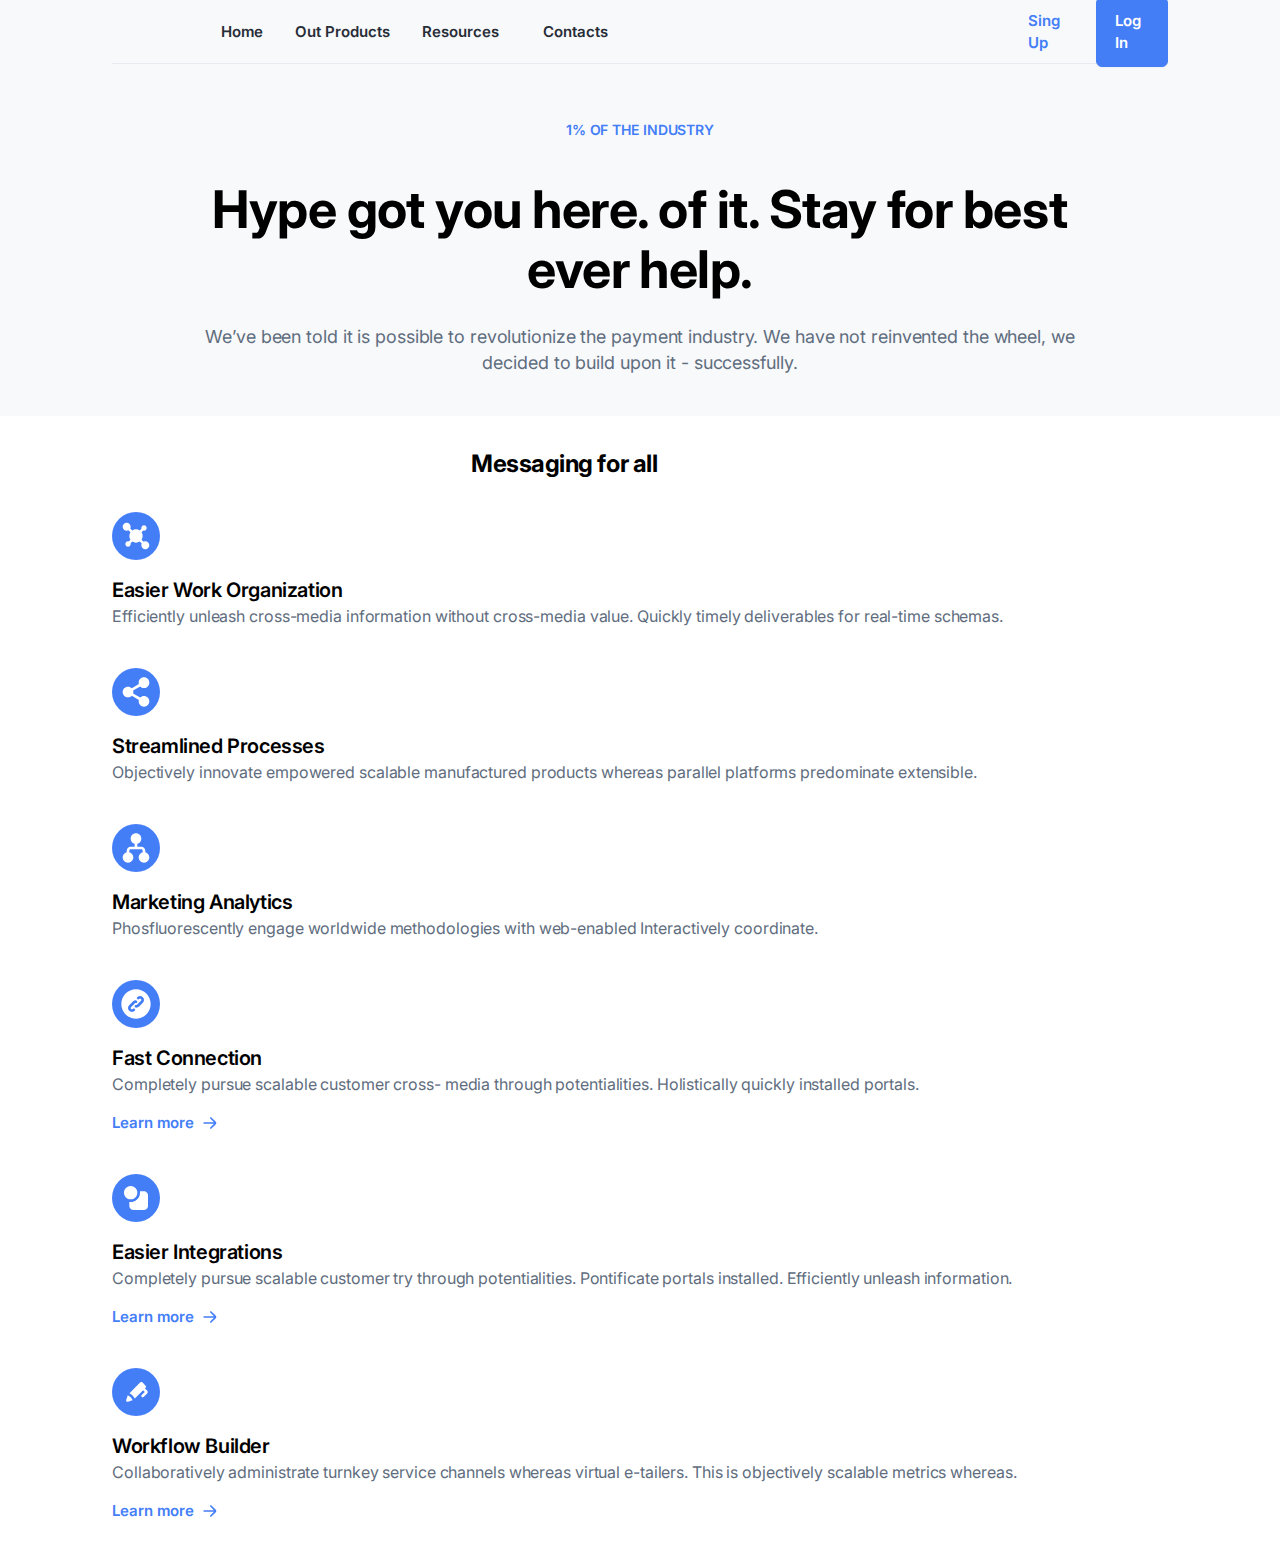
==== about.html @ 6b662473 "about mobil bitti diğer düzenlemeler yapıldı" ====
<!DOCTYPE html>
<html lang="en">

<head>
    <meta charset="UTF-8">
    <meta http-equiv="X-UA-Compatible" content="IE=edge">
    <meta name="viewport" content="width=device-width, initial-scale=1.0">

    <!-- font link-->
    <link rel="preconnect" href="https://fonts.googleapis.com">
    <link rel="preconnect" href="https://fonts.gstatic.com" crossorigin>
    <link href="https://fonts.googleapis.com/css2?family=Inter:wght@400;500;600;700&display=block" rel="stylesheet">

    <!-- css reset -->
    <link rel="stylesheet" href="assets/css/reset.css">

    <!-- css links -->
    <link rel="stylesheet" href="assets/css/button.css">
    <link rel="stylesheet" href="assets/css/lookscout.css" />
    <link rel="stylesheet" href="assets/css/about.css" />


    <title>About</title>
</head>

<body>

    <!-- Header Start -->

    <header>

        <div class="container">

            <!--Nav Start -->

            <nav>
                <div class="nav-flex">
                    <a href="index.html"><img src="assets/img/Company Logo.svg" alt=""></a>
                    <a class="sidebar" href="#"><img src="assets/img/Button frame.svg" alt=""></a>
                    <div class="Header-links">
                        <a href="#">Home</a>
                        <a href="#">Out Products</a>
                        <a class="downlink" href="#">Resources <img src="assets/img/down.svg" alt=""></a>
                        <a href="#">Contacts</a>
                    </div>
                </div>
                <div class="singUp-logIn">
                    <a class="singUp" href="#">Sing Up</a>
                    <a class="button button-blue" href="#"> Log In</a>
                </div>
            </nav>

            <!--Nav End -->

            <!--Hero-Base Start -->

            <section class="Hero-Base">
                <div class="Paragraph-container">
                    <p class="Text_S-Semibold Blue-Semibold">1% OF THE INDUSTRY</p>
                    <p class="Headline_xL-Mobile-Semibold">Hype got you here. of it. Stay for best ever help.</p>
                    <p class="Headline_gray blank-background">We’ve been told it is possible to revolutionize the payment industry. We
                        have not reinvented the wheel, we decided to build upon it - successfully.</p>
                </div>
            </section>

            <!--Hero-Base End -->

        </div>

    </header>

    <!-- Header End -->


    <!-- Section01 Start -->

    <section>

        <div class="container">

            <div class="Messaging-for-all">
                <div>
                    <p class="Headline_S-Mobile-Bold">Messaging for all</p>
                </div>
                <div class="Messaging-for-all-cards">
                    <div class="Messaging-for-all-card">
                        <img src="assets/img/svg/Easier Work Organization.svg" alt="">
                        <div class="Messaging-for-all-card-text">
                            <p class="Headline_XS-Mobile-Semibold">Easier Work Organization</p>
                            <p class="Text_L-Regular Gray">Efficiently unleash cross-media information without
                                cross-media value. Quickly timely deliverables for real-time schemas. </p>
                        </div>
                    </div>
                    <div class="Messaging-for-all-card">
                        <img src="assets/img/svg/Streamlined Processes.svg" alt="">
                        <div class="Messaging-for-all-card-text">
                            <p class="Headline_XS-Mobile-Semibold">Streamlined Processes</p>
                            <p class="Text_L-Regular Gray">Objectively innovate empowered scalable manufactured products
                                whereas parallel platforms predominate extensible.</p>
                        </div>
                    </div>
                    <div class="Messaging-for-all-card">
                        <img src="assets/img/svg/Marketing Analytics.svg" alt="">
                        <div class="Messaging-for-all-card-text">
                            <p class="Headline_XS-Mobile-Semibold">Marketing Analytics</p>
                            <p class="Text_L-Regular Gray">Phosfluorescently engage worldwide methodologies with
                                web-enabled Interactively coordinate.</p>
                        </div>
                    </div>
                    <div class="Messaging-for-all-card">
                        <img src="assets/img/svg/Fast Connection.svg" alt="">
                        <div class="Messaging-for-all-card-text">
                            <p class="Headline_XS-Mobile-Semibold">Fast Connection</p>
                            <p class="Text_L-Regular Gray">Completely pursue scalable customer cross- media through
                                potentialities. Holistically quickly installed portals. </p>
                        </div>
                        <a class="Button_Semibold-Large Blue" href="#">Learn more <img src="assets/img/svg/Arrow.svg"
                                alt=""></a>
                    </div>
                    <div class="Messaging-for-all-card">
                        <img src="assets/img/svg/Easier Integrations.svg" alt="">
                        <div class="Messaging-for-all-card-text">
                            <p class="Headline_XS-Mobile-Semibold">Easier Integrations</p>
                            <p class="Text_L-Regular Gray">Completely pursue scalable customer try through
                                potentialities. Pontificate portals installed. Efficiently unleash information.</p>
                        </div>
                        <a class="Button_Semibold-Large Blue" href="#">Learn more <img src="assets/img/svg/Arrow.svg"
                                alt=""></a>
                    </div>
                    <div class="Messaging-for-all-card">
                        <img src="assets/img/svg/Workflow Builder.svg" alt="">
                        <div class="Messaging-for-all-card-text">
                            <p class="Headline_XS-Mobile-Semibold">Workflow Builder</p>
                            <p class="Text_L-Regular Gray">Collaboratively administrate turnkey service channels whereas
                                virtual e-tailers. This is objectively scalable metrics whereas.</p>

                        </div>
                        <a class="Button_Semibold-Large Blue" href="#">Learn more <img src="assets/img/svg/Arrow.svg"
                                alt=""></a>
                    </div>
                </div>
            </div>

        </div>

    </section>

     <!-- Section01 End -->

</body>

</html>
---- assets/css/button.css ----
/* Button */

.button {
    font-size: 15px;
    font-weight: 600;
    border-radius: 6px;
    padding: 12px 18px 12px 18px;
    box-shadow: 0px 1px 2px 0px #1018280A;
    display: inline-flex;
    border: 1px solid #DAE0E6;
    text-decoration: none;
    color: #272D37;
    gap:6px;
}

.button-blue {
    background: #437EF7;
    color: #FFF;
    border: 1px solid #437EF7
}

a {
    text-decoration: none;
}

@media (max-width: 704px) {
    /* sadece mobil */

    .mobile-full {
        display: block;
        width: 100%;
        text-align: center;
    }
}
---- assets/css/lookscout.css ----
/* gap 8'in katları, gap değerlerini rem ile ayarlama yapıyorum*/
html {
    font-size: 8px;
    font-family: 'Inter', sans-serif;
}


/* MOBILE AREA */

.container {
    margin: 0 16.02px;
}

/* Header Start */

/* Nav Start */

header {
    background: #F8F9FB;
    transform: matrix(1, 0, 0, 1, 0, 0);
}

nav {
    height: 64px;
    display: flex;
    align-items: center;
    justify-content: space-between;
    border-bottom: 1px solid #EAEBF0;
}

.nav-flex {
    width: 100%;
    display: flex;
    flex-direction: row;
    align-items: center;
    justify-content: space-between;
}

.Header-links {
    display: none;
}

.singUp-logIn {
    display: none;
}

/* Nav End */


/* Header Font */

.Headline_xL-Mobile-Semibold {
    font-size: 36px;
    font-weight: 600;
    line-height: 44px;
    letter-spacing: -0.02em;
    text-align: center;
}

.Headline_gray {
    font-size: 18px;
    font-weight: 400;
    line-height: 26px;
    letter-spacing: -0.10000000149011612px;
    text-align: center;
    color: #5F6D7E;
}


/* Hero-Base Start */

.Hero-Base {
    margin-top: 3rem;
    display: flex;
    align-items: center;
    flex-direction: column;
    gap: 3rem;
}

.Paragraph-container,
.Input-form {
    display: flex;
    align-items: center;
    flex-direction: column;
    justify-content: center;
    gap: 2rem;
}

/* Hero-Base End */


.Header-img {
    margin-top: 3rem;
    width: 100%;
}

    /* Header End */

@media (min-width: 704px) {
    /* TABLET AREA  */

    /* Header Start */

    /* Header Font */

    .Headline_xL-Mobile-Semibold {
        font-size: 52px;
        font-weight: 700;
        line-height: 60px;
        letter-spacing: -0.01em;
    }


    /* Hero-Base Start */

    .Hero-Base {
        margin-top: 4rem;
        gap: 4rem;
    }

    .Paragraph-container {
        gap: 3rem;
    }

    .Input-form {
        flex-direction: row;
    }

    /* Hero-Base End */


    .Header-img {
        margin-top: 4rem;
    }

    /* Header End */

}

@media (min-width: 1215px) {
    /* DESKTOP AREA */

    .container {
        margin: 0 112.03px;
    }

    /* Header Start */

    /* Nav Start */

    .nav-flex {
        display: flex;
        align-items: center;
    }

    .sidebar {
        display: none;
    }

    .Header-links {
        display: flex;
        flex-direction: row;
        gap: 4rem;
        justify-content: space-between;
        text-decoration: none;
        margin: 0 420px 0 64px;

        font-size: 15px;
        font-weight: 600;
        line-height: 22px;
    }

    .Header-links a {

        color: #272D37;
    }

    .downlink {
        display: inline-flex;
        gap: 1.5rem;
    }

    .singUp-logIn {
        display: flex;
        flex-direction: row;
        gap: 3rem;
        justify-content: space-between;
        align-items: center;
        font-size: 15px;
        font-weight: 600;
        line-height: 22px;
    }

    .singUp {
        color: #437EF7;
    }

    /* Nav End */


    /* Hero-Base Start */

    .Hero-Base {
        margin-top: 6rem;
    }

    .Paragraph-container {
        width: 900px;
    }

    /* Hero-Base End */

    /* Header End */
}
---- assets/css/about.css ----
.blank-background{
    margin-bottom: 5rem;
}
.Text_S-Semibold {
    font-size: 14px;
    font-weight: 600;
    line-height: 20px;
    letter-spacing: -0.10000000149011612px;
    text-align: left;
}

.Blue-Semibold {
    margin-top: 1rem;
    margin-bottom: 2rem;
    color: #437EF7;
}

.Messaging-for-all {
    margin: 4rem 0;
    display: inline-flex;
    justify-content: space-around;
    flex-direction: column;
    gap: 4rem;
}

.Headline_S-Mobile-Bold {
    font-size: 24px;
    font-weight: 700;
    line-height: 32px;
    letter-spacing: -0.02em;
    text-align: center;
}

.Messaging-for-all-cards {
    display: flex;
    flex-direction: column;
    gap: 5rem;
}

.Messaging-for-all-card {
    display: flex;
    flex-direction: column;
    gap: 2rem;
}

.Messaging-for-all-card img {
    height: 48px;
    width: 48px;
}

.Headline_XS-Mobile-Semibold {
    font-size: 20px;
    font-weight: 600;
    line-height: 28px;
    letter-spacing: -0.02em;
    text-align: left;
}

.Text_L-Regular {
    font-size: 16px;
    font-weight: 400;
    line-height: 24px;
    letter-spacing: -0.10000000149011612px;
    text-align: left;
}

.Gray {
    color: #5F6D7E;
}

.Blue {
    color: #437EF7;
}

.Button_Semibold-Large {
    display: inline-flex;
    align-items: center;
    gap: 6px;

    font-size: 15px;
    font-weight: 600;
    line-height: 22px;
    letter-spacing: 0px;
    text-align: left;
}

.Button_Semibold-Large img{
    height: 20px;
    width: 20px;
}
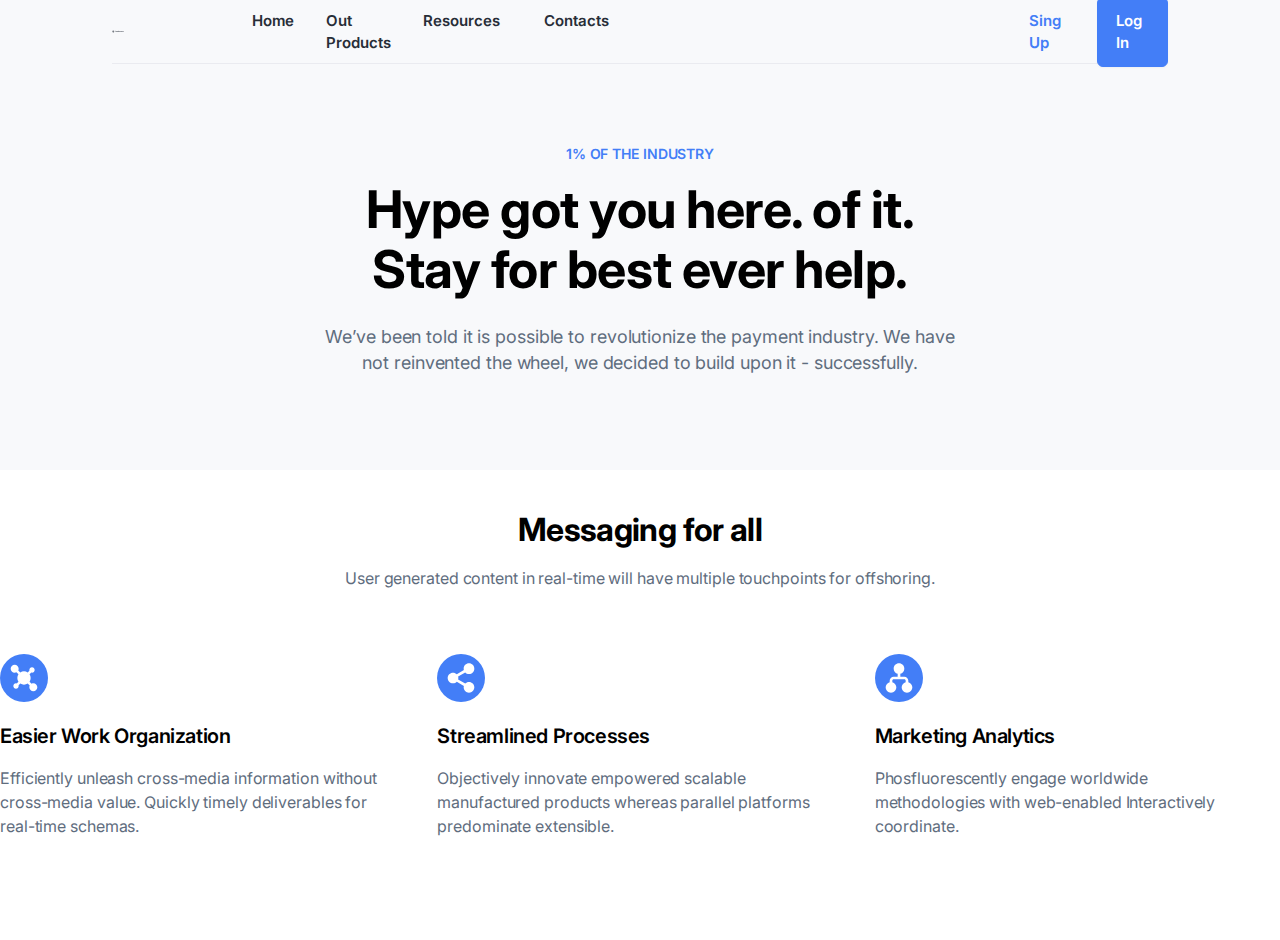
==== commit 0a0115d7: "about bitti img dosya düzenlemesi yapıldı" ====
--- a/about.html
+++ b/about.html
@@ -35,8 +35,8 @@
 
             <nav>
                 <div class="nav-flex">
-                    <a href="index.html"><img src="assets/img/Company Logo.svg" alt=""></a>
-                    <a class="sidebar" href="#"><img src="assets/img/Button frame.svg" alt=""></a>
+                    <a href="index.html"><img src="assets/img/svg/Logo.svg" alt=""></a>
+                    <a class="sidebar" href="#"><img src="assets/img/svg/Sidebar.svg" alt=""></a>
                     <div class="Header-links">
                         <a href="#">Home</a>
                         <a href="#">Out Products</a>
@@ -54,11 +54,13 @@
 
             <!--Hero-Base Start -->
 
-            <section class="Hero-Base">
-                <div class="Paragraph-container">
-                    <p class="Text_S-Semibold Blue-Semibold">1% OF THE INDUSTRY</p>
+            <section class="Hero-Base-About">
+                <p class="Text_S-Semibold Blue">1% OF THE INDUSTRY</p>
+                <div class="Paragraph-container-About">
                     <p class="Headline_xL-Mobile-Semibold">Hype got you here. of it. Stay for best ever help.</p>
-                    <p class="Headline_gray blank-background">We’ve been told it is possible to revolutionize the payment industry. We
+                    <p class="Headline_gray blank-background">We’ve been told it is possible to revolutionize the
+                        payment
+                        industry. We
                         have not reinvented the wheel, we decided to build upon it - successfully.</p>
                 </div>
             </section>
@@ -79,8 +81,9 @@
         <div class="container">
 
             <div class="Messaging-for-all">
-                <div>
-                    <p class="Headline_S-Mobile-Bold">Messaging for all</p>
+                <div class="Messaging-for-all-header">
+                    <p class="Headline_S-Mobile-Bold Headline_M-Desktop-Bold">Messaging for all</p>
+                    <p class="Text_L-Regular Gray Just-desktop">User generated content in real-time will have multiple touchpoints for offshoring.</p>
                 </div>
                 <div class="Messaging-for-all-cards">
                     <div class="Messaging-for-all-card">
@@ -107,7 +110,7 @@
                                 web-enabled Interactively coordinate.</p>
                         </div>
                     </div>
-                    <div class="Messaging-for-all-card">
+                    <div class="Messaging-for-all-card_Learn-more">
                         <img src="assets/img/svg/Fast Connection.svg" alt="">
                         <div class="Messaging-for-all-card-text">
                             <p class="Headline_XS-Mobile-Semibold">Fast Connection</p>
@@ -117,7 +120,7 @@
                         <a class="Button_Semibold-Large Blue" href="#">Learn more <img src="assets/img/svg/Arrow.svg"
                                 alt=""></a>
                     </div>
-                    <div class="Messaging-for-all-card">
+                    <div class="Messaging-for-all-card_Learn-more">
                         <img src="assets/img/svg/Easier Integrations.svg" alt="">
                         <div class="Messaging-for-all-card-text">
                             <p class="Headline_XS-Mobile-Semibold">Easier Integrations</p>
@@ -127,7 +130,7 @@
                         <a class="Button_Semibold-Large Blue" href="#">Learn more <img src="assets/img/svg/Arrow.svg"
                                 alt=""></a>
                     </div>
-                    <div class="Messaging-for-all-card">
+                    <div class="Messaging-for-all-card_Learn-more">
                         <img src="assets/img/svg/Workflow Builder.svg" alt="">
                         <div class="Messaging-for-all-card-text">
                             <p class="Headline_XS-Mobile-Semibold">Workflow Builder</p>
@@ -145,7 +148,7 @@
 
     </section>
 
-     <!-- Section01 End -->
+    <!-- Section01 End -->
 
 </body>
 
--- a/assets/css/lookscout.css
+++ b/assets/css/lookscout.css
@@ -29,9 +29,9 @@
 }
 
 .nav-flex {
-    width: 100%;
     display: flex;
     flex-direction: row;
+    gap: 8rem;
     align-items: center;
     justify-content: space-between;
 }
@@ -164,7 +164,6 @@
         justify-content: space-between;
         text-decoration: none;
         margin: 0 420px 0 64px;
-
         font-size: 15px;
         font-weight: 600;
         line-height: 22px;
--- a/assets/css/about.css
+++ b/assets/css/about.css
@@ -1,6 +1,15 @@
-.blank-background{
-    margin-bottom: 5rem;
-}
+/* Header Start */
+
+/* Hero-Base Start */
+
+.Hero-Base-About {
+    margin-top: 4rem;
+    display: flex;
+    align-items: center;
+    flex-direction: column;
+    gap: 4rem;
+}
+
 .Text_S-Semibold {
     font-size: 14px;
     font-weight: 600;
@@ -9,13 +18,28 @@
     text-align: left;
 }
 
-.Blue-Semibold {
-    margin-top: 1rem;
-    margin-bottom: 2rem;
+.Blue {
     color: #437EF7;
 }
 
+.Paragraph-container-About {
+    display: flex;
+    align-items: center;
+    flex-direction: column;
+    justify-content: center;
+    gap: 2rem;
+    margin-bottom: 5rem;
+}
+
+/* Hero-Base End */
+
+/* Header End */
+
+
+/* Section01 Start */
+
 .Messaging-for-all {
+    width: 100%;
     margin: 4rem 0;
     display: inline-flex;
     justify-content: space-around;
@@ -31,21 +55,33 @@
     text-align: center;
 }
 
+.Just-desktop {
+    display: none;
+}
+
 .Messaging-for-all-cards {
     display: flex;
     flex-direction: column;
     gap: 5rem;
 }
 
-.Messaging-for-all-card {
+.Messaging-for-all-card,
+.Messaging-for-all-card_Learn-more {
     display: flex;
     flex-direction: column;
     gap: 2rem;
 }
 
-.Messaging-for-all-card img {
+.Messaging-for-all-card img,
+.Messaging-for-all-card_Learn-more img {
     height: 48px;
     width: 48px;
+}
+
+.Messaging-for-all-card-text{
+    display: flex;
+    flex-direction: column;
+    gap: 1rem;
 }
 
 .Headline_XS-Mobile-Semibold {
@@ -68,10 +104,6 @@
     color: #5F6D7E;
 }
 
-.Blue {
-    color: #437EF7;
-}
-
 .Button_Semibold-Large {
     display: inline-flex;
     align-items: center;
@@ -84,7 +116,158 @@
     text-align: left;
 }
 
-.Button_Semibold-Large img{
+.Button_Semibold-Large img {
     height: 20px;
     width: 20px;
+}
+
+/* Section01 End */
+
+@media (min-width: 704px) {
+    /* TABLET AREA  */
+
+    /* Header Start */
+
+    /* Hero-Base Start */
+
+    .Hero-Base-About {
+        margin-top: 6rem;
+        gap: 0rem;
+    }
+
+    .Text_S-Semibold {
+        font-size: 14px;
+        font-weight: 600;
+        line-height: 20px;
+        letter-spacing: -0.10000000149011612px;
+        text-align: left;
+    }
+
+    .Paragraph-container-About {
+        width: 672px;
+        gap: 3rem;
+        margin-bottom: 11rem;
+    }
+
+    /* Hero-Base End */
+
+    /* Header End */
+
+
+    /* Section01 Start */
+
+    .Messaging-for-all {
+        margin: 5rem 0;
+        align-items: center;
+    }
+
+    .Headline_S-Mobile-Bold {
+        display: none;
+    }
+
+    .Headline_M-Desktop-Bold {
+        display: block;
+        font-size: 32px;
+        font-weight: 700;
+        line-height: 40px;
+        letter-spacing: -0.02em;
+        text-align: center;
+    }
+
+    .Messaging-for-all-cards {
+        height: 756px;
+        width: 704px;
+        gap: 6rem;
+        flex-wrap: wrap;
+        margin-bottom: 5rem;
+    }
+
+    .Messaging-for-all-card,
+    .Messaging-for-all-card_Learn-more {
+        height: 182px;
+        width: 336px;
+        gap: 20px;
+    }
+
+    .Messaging-for-all-card-text{
+        gap: 2rem;
+    }
+
+    /* Section01 End */
+
+}
+
+@media (min-width: 1215px) {
+    /* DESKTOP AREA */
+
+    .container {
+        margin: 0 112.03px;
+    }
+
+    /* Header Start */
+
+    /* Hero-Base Start */
+
+    .Hero-Base-About {
+        margin-top: 10rem;
+        gap: 2rem;
+    }
+
+    .Paragraph-container-About {
+        width: 640px;
+        margin-bottom: 94px;
+    }
+
+    /* Hero-Base End */
+
+    /* Header End */
+
+
+    /* Section01 Start */
+
+    .Messaging-for-all {
+        margin: 5rem 0;
+        align-items: center;
+        gap: 8rem;
+    }
+
+    .Messaging-for-all-header {
+        display: flex;
+        flex-direction: column;
+        gap: 2rem;
+    }
+
+    .Just-desktop {
+        display: block;
+    }
+    
+    .Messaging-for-all-cards {
+        height: 182px;
+        width: 1280px;
+        display: flex;
+        flex-direction: column;
+        gap: 4rem;
+        flex-wrap: wrap;
+        margin-bottom: 8rem;
+    }
+
+    .Messaging-for-all-card{
+        height: 182px;
+        width: 384px;
+        gap: 20px;
+
+    }
+
+
+
+
+
+
+
+    .Messaging-for-all-card_Learn-more {
+        display: none;
+    }
+
+    /* Section01 End */
+
 }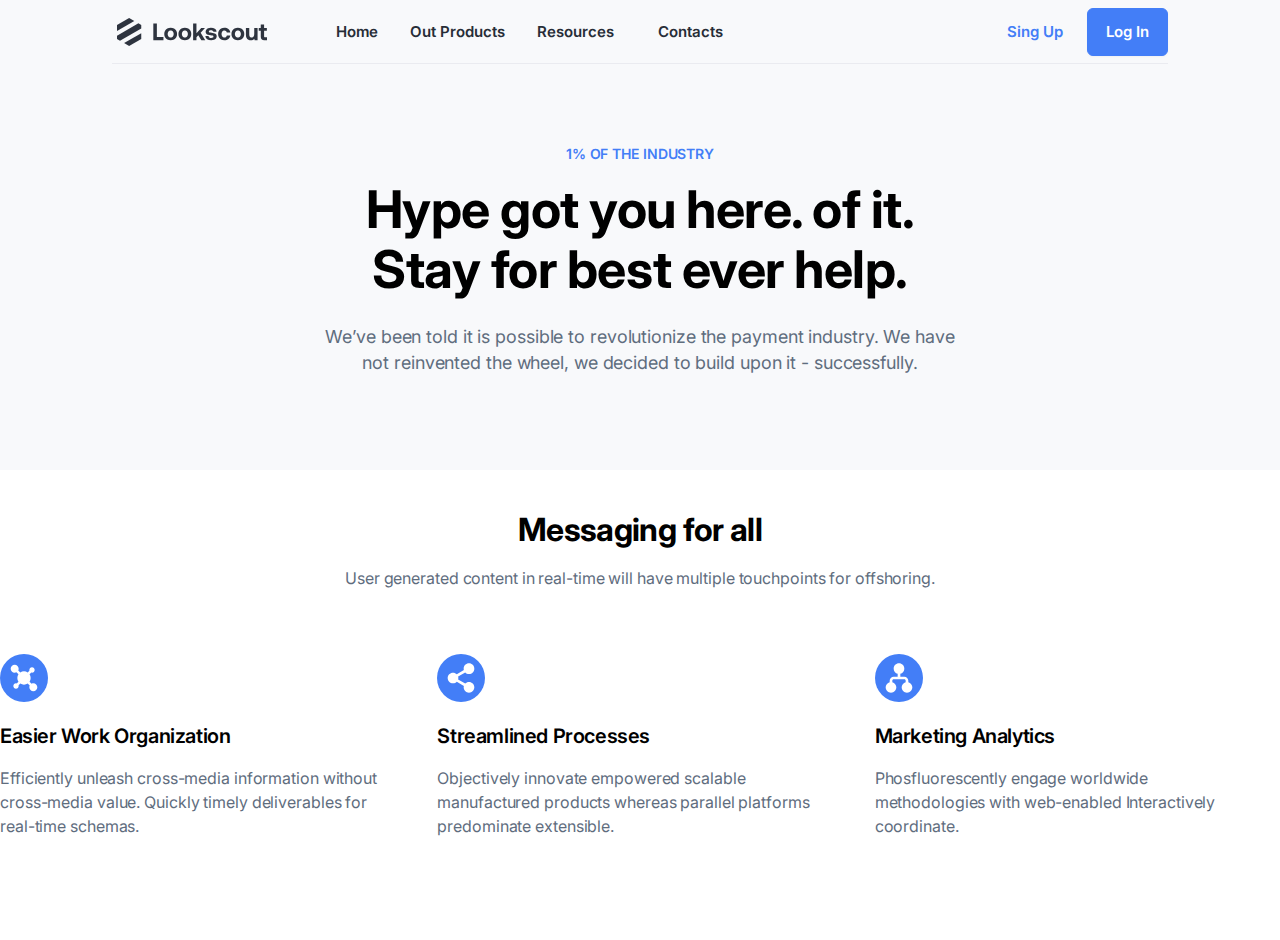
==== commit 2995de77: "nav kayması ve logo küçülmesi düzeltildi" ====
--- a/about.html
+++ b/about.html
@@ -35,8 +35,7 @@
 
             <nav>
                 <div class="nav-flex">
-                    <a href="index.html"><img src="assets/img/svg/Logo.svg" alt=""></a>
-                    <a class="sidebar" href="#"><img src="assets/img/svg/Sidebar.svg" alt=""></a>
+                    <a href="index.html"><img id="Logo" src="assets/img/svg/Logo.svg" alt=""></a>
                     <div class="Header-links">
                         <a href="#">Home</a>
                         <a href="#">Out Products</a>
@@ -48,6 +47,7 @@
                     <a class="singUp" href="#">Sing Up</a>
                     <a class="button button-blue" href="#"> Log In</a>
                 </div>
+                <a class="sidebar" href="#"><img src="assets/img/svg/Sidebar.svg" alt=""></a>
             </nav>
 
             <!--Nav End -->
--- a/assets/css/lookscout.css
+++ b/assets/css/lookscout.css
@@ -34,6 +34,11 @@
     gap: 8rem;
     align-items: center;
     justify-content: space-between;
+}
+
+#Logo {
+    height: 40px;
+    min-width: 160px;
 }
 
 .Header-links {
@@ -94,7 +99,7 @@
     width: 100%;
 }
 
-    /* Header End */
+/* Header End */
 
 @media (min-width: 704px) {
     /* TABLET AREA  */
@@ -147,11 +152,6 @@
     /* Header Start */
 
     /* Nav Start */
-
-    .nav-flex {
-        display: flex;
-        align-items: center;
-    }
 
     .sidebar {
         display: none;
@@ -163,7 +163,6 @@
         gap: 4rem;
         justify-content: space-between;
         text-decoration: none;
-        margin: 0 420px 0 64px;
         font-size: 15px;
         font-weight: 600;
         line-height: 22px;
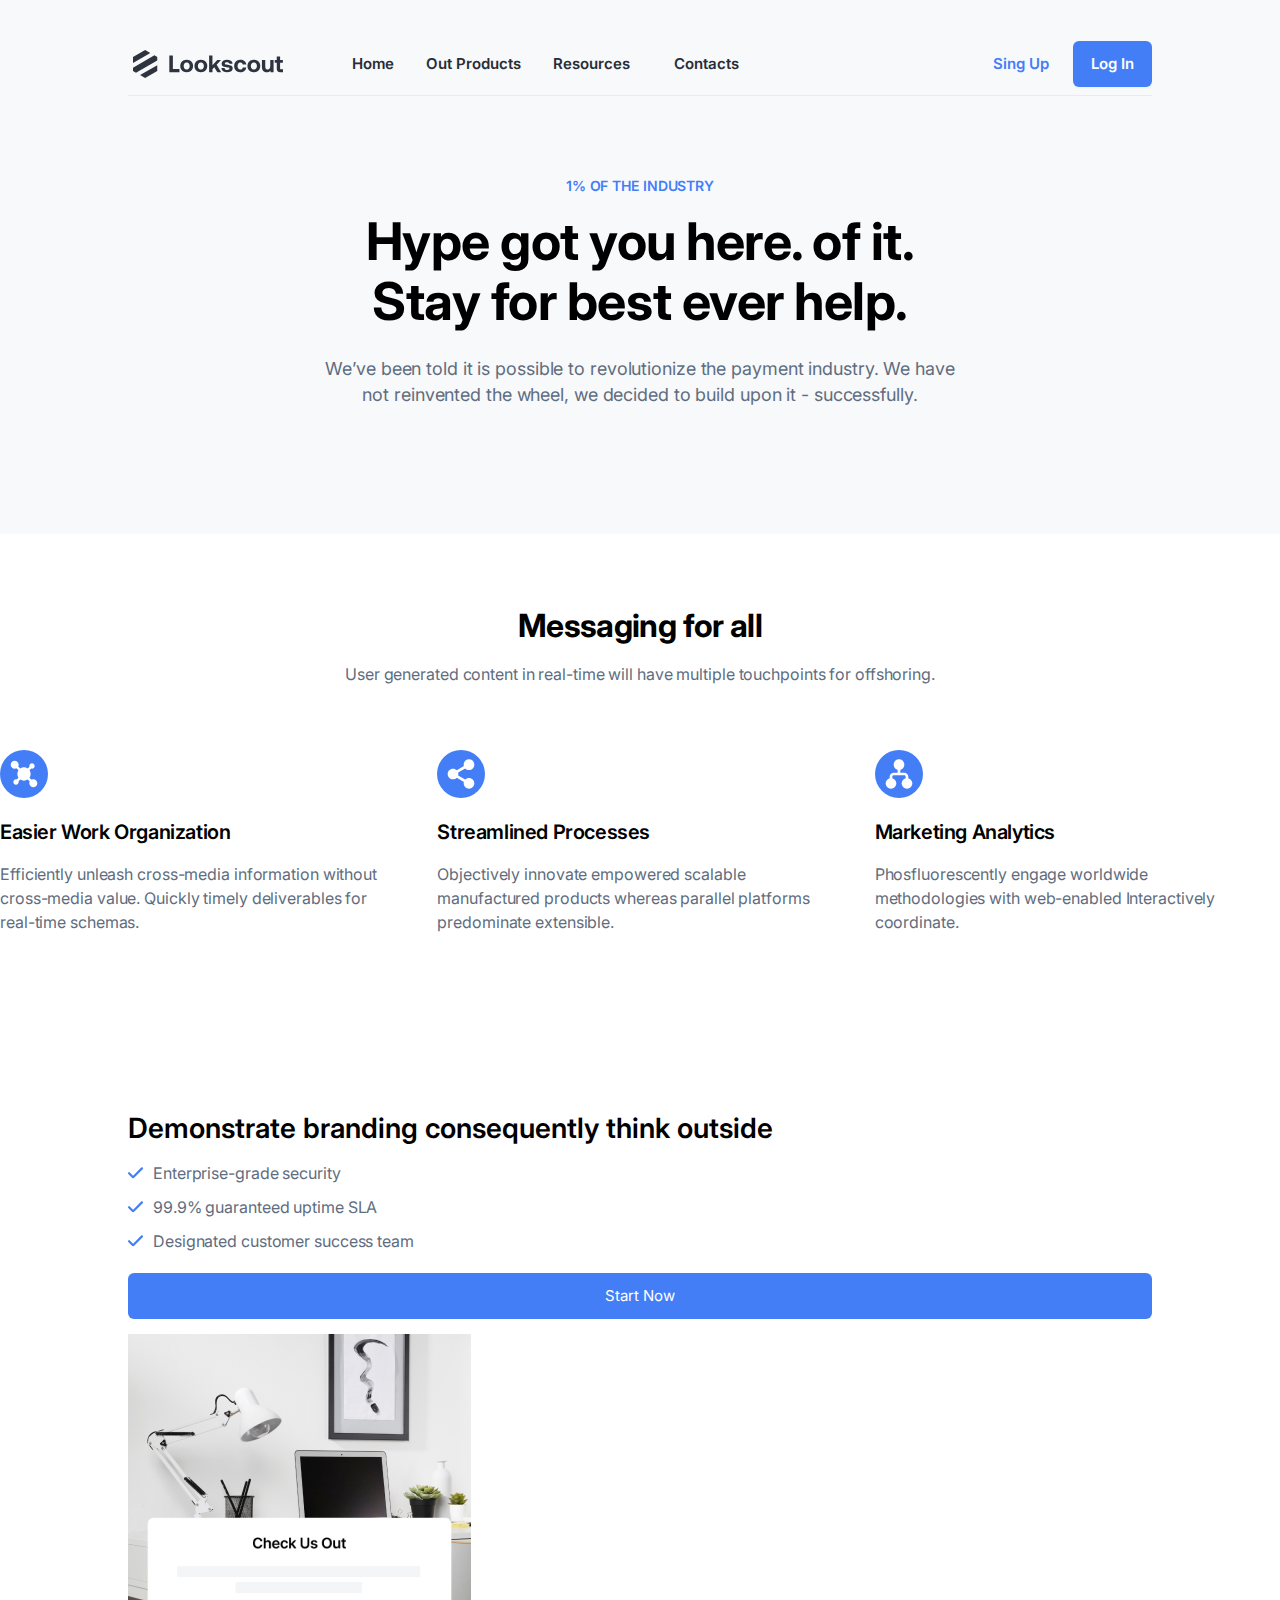
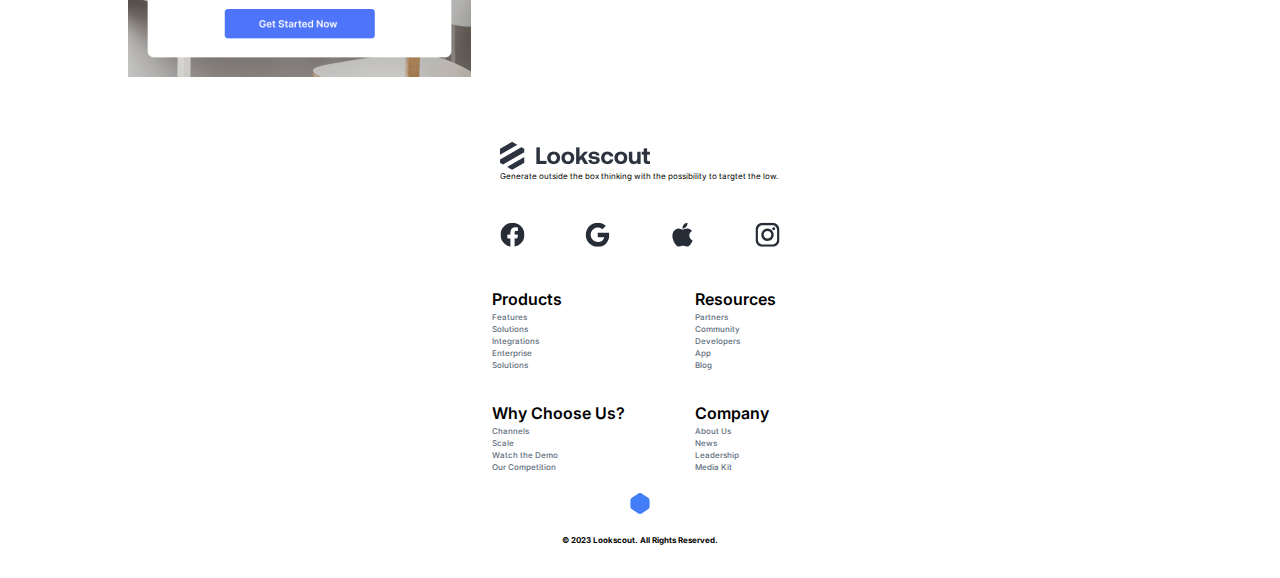
==== commit 6e86f90f: "About duzenleme" ====
--- a/about.html
+++ b/about.html
@@ -1,155 +1,318 @@
 <!DOCTYPE html>
 <html lang="en">
-
-<head>
-    <meta charset="UTF-8">
-    <meta http-equiv="X-UA-Compatible" content="IE=edge">
-    <meta name="viewport" content="width=device-width, initial-scale=1.0">
-
-    <!-- font link-->
-    <link rel="preconnect" href="https://fonts.googleapis.com">
-    <link rel="preconnect" href="https://fonts.gstatic.com" crossorigin>
-    <link href="https://fonts.googleapis.com/css2?family=Inter:wght@400;500;600;700&display=block" rel="stylesheet">
-
-    <!-- css reset -->
-    <link rel="stylesheet" href="assets/css/reset.css">
-
-    <!-- css links -->
-    <link rel="stylesheet" href="assets/css/button.css">
-    <link rel="stylesheet" href="assets/css/lookscout.css" />
-    <link rel="stylesheet" href="assets/css/about.css" />
-
-
-    <title>About</title>
-</head>
-
-<body>
-
-    <!-- Header Start -->
-
-    <header>
-
-        <div class="container">
-
-            <!--Nav Start -->
-
-            <nav>
-                <div class="nav-flex">
-                    <a href="index.html"><img id="Logo" src="assets/img/svg/Logo.svg" alt=""></a>
-                    <div class="Header-links">
-                        <a href="#">Home</a>
-                        <a href="#">Out Products</a>
-                        <a class="downlink" href="#">Resources <img src="assets/img/down.svg" alt=""></a>
-                        <a href="#">Contacts</a>
-                    </div>
-                </div>
-                <div class="singUp-logIn">
-                    <a class="singUp" href="#">Sing Up</a>
-                    <a class="button button-blue" href="#"> Log In</a>
-                </div>
-                <a class="sidebar" href="#"><img src="assets/img/svg/Sidebar.svg" alt=""></a>
-            </nav>
-
-            <!--Nav End -->
-
-            <!--Hero-Base Start -->
-
-            <section class="Hero-Base-About">
-                <p class="Text_S-Semibold Blue">1% OF THE INDUSTRY</p>
-                <div class="Paragraph-container-About">
-                    <p class="Headline_xL-Mobile-Semibold">Hype got you here. of it. Stay for best ever help.</p>
-                    <p class="Headline_gray blank-background">We’ve been told it is possible to revolutionize the
-                        payment
-                        industry. We
-                        have not reinvented the wheel, we decided to build upon it - successfully.</p>
-                </div>
-            </section>
-
-            <!--Hero-Base End -->
-
-        </div>
-
-    </header>
-
-    <!-- Header End -->
-
-
-    <!-- Section01 Start -->
-
-    <section>
-
-        <div class="container">
-
-            <div class="Messaging-for-all">
-                <div class="Messaging-for-all-header">
-                    <p class="Headline_S-Mobile-Bold Headline_M-Desktop-Bold">Messaging for all</p>
-                    <p class="Text_L-Regular Gray Just-desktop">User generated content in real-time will have multiple touchpoints for offshoring.</p>
-                </div>
-                <div class="Messaging-for-all-cards">
-                    <div class="Messaging-for-all-card">
-                        <img src="assets/img/svg/Easier Work Organization.svg" alt="">
-                        <div class="Messaging-for-all-card-text">
-                            <p class="Headline_XS-Mobile-Semibold">Easier Work Organization</p>
-                            <p class="Text_L-Regular Gray">Efficiently unleash cross-media information without
-                                cross-media value. Quickly timely deliverables for real-time schemas. </p>
-                        </div>
-                    </div>
-                    <div class="Messaging-for-all-card">
-                        <img src="assets/img/svg/Streamlined Processes.svg" alt="">
-                        <div class="Messaging-for-all-card-text">
-                            <p class="Headline_XS-Mobile-Semibold">Streamlined Processes</p>
-                            <p class="Text_L-Regular Gray">Objectively innovate empowered scalable manufactured products
-                                whereas parallel platforms predominate extensible.</p>
-                        </div>
-                    </div>
-                    <div class="Messaging-for-all-card">
-                        <img src="assets/img/svg/Marketing Analytics.svg" alt="">
-                        <div class="Messaging-for-all-card-text">
-                            <p class="Headline_XS-Mobile-Semibold">Marketing Analytics</p>
-                            <p class="Text_L-Regular Gray">Phosfluorescently engage worldwide methodologies with
-                                web-enabled Interactively coordinate.</p>
-                        </div>
-                    </div>
-                    <div class="Messaging-for-all-card_Learn-more">
-                        <img src="assets/img/svg/Fast Connection.svg" alt="">
-                        <div class="Messaging-for-all-card-text">
-                            <p class="Headline_XS-Mobile-Semibold">Fast Connection</p>
-                            <p class="Text_L-Regular Gray">Completely pursue scalable customer cross- media through
-                                potentialities. Holistically quickly installed portals. </p>
-                        </div>
-                        <a class="Button_Semibold-Large Blue" href="#">Learn more <img src="assets/img/svg/Arrow.svg"
-                                alt=""></a>
-                    </div>
-                    <div class="Messaging-for-all-card_Learn-more">
-                        <img src="assets/img/svg/Easier Integrations.svg" alt="">
-                        <div class="Messaging-for-all-card-text">
-                            <p class="Headline_XS-Mobile-Semibold">Easier Integrations</p>
-                            <p class="Text_L-Regular Gray">Completely pursue scalable customer try through
-                                potentialities. Pontificate portals installed. Efficiently unleash information.</p>
-                        </div>
-                        <a class="Button_Semibold-Large Blue" href="#">Learn more <img src="assets/img/svg/Arrow.svg"
-                                alt=""></a>
-                    </div>
-                    <div class="Messaging-for-all-card_Learn-more">
-                        <img src="assets/img/svg/Workflow Builder.svg" alt="">
-                        <div class="Messaging-for-all-card-text">
-                            <p class="Headline_XS-Mobile-Semibold">Workflow Builder</p>
-                            <p class="Text_L-Regular Gray">Collaboratively administrate turnkey service channels whereas
-                                virtual e-tailers. This is objectively scalable metrics whereas.</p>
-
-                        </div>
-                        <a class="Button_Semibold-Large Blue" href="#">Learn more <img src="assets/img/svg/Arrow.svg"
-                                alt=""></a>
-                    </div>
-                </div>
-            </div>
-
-        </div>
-
-    </section>
-
-    <!-- Section01 End -->
-
-</body>
-
-</html>+	<head>
+		<meta charset="UTF-8" />
+		<meta http-equiv="X-UA-Compatible" content="IE=edge" />
+		<meta name="viewport" content="width=device-width, initial-scale=1.0" />
+
+		<!-- font link-->
+		<link rel="preconnect" href="https://fonts.googleapis.com" />
+		<link rel="preconnect" href="https://fonts.gstatic.com" crossorigin />
+		<link
+			href="https://fonts.googleapis.com/css2?family=Inter:wght@400;500;600;700&display=block"
+			rel="stylesheet" />
+
+		<!-- css reset -->
+		<link rel="stylesheet" href="assets/css/reset.css" />
+
+		<!-- css links -->
+		<link rel="stylesheet" href="assets/css/button.css" />
+		<link rel="stylesheet" href="assets/css/lookscout.css" />
+		<link rel="stylesheet" href="assets/css/about.css" />
+
+		<title>About</title>
+	</head>
+
+	<body>
+		<!-- Header Start -->
+
+		<header>
+			<div class="container">
+				<!--Nav Start -->
+
+				<nav>
+					<div class="nav-flex">
+						<a href="index.html"
+							><img
+								id="Logo"
+								src="assets/img/svg/Logo.svg"
+								alt=""
+						/></a>
+						<div class="Header-links">
+							<a href="#">Home</a>
+							<a href="#">Out Products</a>
+							<a class="downlink" href="#"
+								>Resources
+								<img src="assets/img/down.svg" alt=""
+							/></a>
+							<a href="#">Contacts</a>
+						</div>
+					</div>
+					<div class="singUp-logIn">
+						<a class="singUp" href="#">Sing Up</a>
+						<a class="button button-blue" href="#"> Log In</a>
+					</div>
+					<a class="sidebar" href="#"
+						><img src="assets/img/svg/Sidebar.svg" alt=""
+					/></a>
+				</nav>
+
+				<!--Nav End -->
+
+				<!--Hero-Base Start -->
+
+				<section class="Hero-Base-About">
+					<p class="Text_S-Semibold Blue">1% OF THE INDUSTRY</p>
+					<div class="Paragraph-container-About">
+						<p class="Headline_xL-Mobile-Semibold">
+							Hype got you here. of it. Stay for best ever help.
+						</p>
+						<p class="Headline_gray blank-background">
+							We’ve been told it is possible to revolutionize the
+							payment industry. We have not reinvented the wheel,
+							we decided to build upon it - successfully.
+						</p>
+					</div>
+				</section>
+
+				<!--Hero-Base End -->
+			</div>
+		</header>
+
+		<!-- Header End -->
+
+		<!-- Section01 Start -->
+
+		<section>
+			<div class="container">
+				<div class="Messaging-for-all">
+					<div class="Messaging-for-all-header">
+						<p
+							class="Headline_S-Mobile-Bold Headline_M-Desktop-Bold">
+							Messaging for all
+						</p>
+						<p class="Text_L-Regular Gray Just-desktop">
+							User generated content in real-time will have
+							multiple touchpoints for offshoring.
+						</p>
+					</div>
+					<div class="Messaging-for-all-cards">
+						<div class="Messaging-for-all-card">
+							<img
+								src="assets/img/svg/Easier Work Organization.svg"
+								alt="" />
+							<div class="Messaging-for-all-card-text">
+								<p class="Headline_XS-Mobile-Semibold">
+									Easier Work Organization
+								</p>
+								<p class="Text_L-Regular Gray">
+									Efficiently unleash cross-media information
+									without cross-media value. Quickly timely
+									deliverables for real-time schemas.
+								</p>
+							</div>
+						</div>
+						<div class="Messaging-for-all-card">
+							<img
+								src="assets/img/svg/Streamlined Processes.svg"
+								alt="" />
+							<div class="Messaging-for-all-card-text">
+								<p class="Headline_XS-Mobile-Semibold">
+									Streamlined Processes
+								</p>
+								<p class="Text_L-Regular Gray">
+									Objectively innovate empowered scalable
+									manufactured products whereas parallel
+									platforms predominate extensible.
+								</p>
+							</div>
+						</div>
+						<div class="Messaging-for-all-card">
+							<img
+								src="assets/img/svg/Marketing Analytics.svg"
+								alt="" />
+							<div class="Messaging-for-all-card-text">
+								<p class="Headline_XS-Mobile-Semibold">
+									Marketing Analytics
+								</p>
+								<p class="Text_L-Regular Gray">
+									Phosfluorescently engage worldwide
+									methodologies with web-enabled Interactively
+									coordinate.
+								</p>
+							</div>
+						</div>
+						<div class="Messaging-for-all-card_Learn-more">
+							<img
+								src="assets/img/svg/Fast Connection.svg"
+								alt="" />
+							<div class="Messaging-for-all-card-text">
+								<p class="Headline_XS-Mobile-Semibold">
+									Fast Connection
+								</p>
+								<p class="Text_L-Regular Gray">
+									Completely pursue scalable customer cross-
+									media through potentialities. Holistically
+									quickly installed portals.
+								</p>
+							</div>
+							<a class="Button_Semibold-Large Blue" href="#"
+								>Learn more
+								<img src="assets/img/svg/Arrow.svg" alt=""
+							/></a>
+						</div>
+						<div class="Messaging-for-all-card_Learn-more">
+							<img
+								src="assets/img/svg/Easier Integrations.svg"
+								alt="" />
+							<div class="Messaging-for-all-card-text">
+								<p class="Headline_XS-Mobile-Semibold">
+									Easier Integrations
+								</p>
+								<p class="Text_L-Regular Gray">
+									Completely pursue scalable customer try
+									through potentialities. Pontificate portals
+									installed. Efficiently unleash information.
+								</p>
+							</div>
+							<a class="Button_Semibold-Large Blue" href="#"
+								>Learn more
+								<img src="assets/img/svg/Arrow.svg" alt=""
+							/></a>
+						</div>
+						<div class="Messaging-for-all-card_Learn-more">
+							<img
+								src="assets/img/svg/Workflow Builder.svg"
+								alt="" />
+							<div class="Messaging-for-all-card-text">
+								<p class="Headline_XS-Mobile-Semibold">
+									Workflow Builder
+								</p>
+								<p class="Text_L-Regular Gray">
+									Collaboratively administrate turnkey service
+									channels whereas virtual e-tailers. This is
+									objectively scalable metrics whereas.
+								</p>
+							</div>
+							<a class="Button_Semibold-Large Blue" href="#"
+								>Learn more
+								<img src="assets/img/svg/Arrow.svg" alt=""
+							/></a>
+						</div>
+					</div>
+				</div>
+			</div>
+		</section>
+
+		<!-- Section01 End -->
+
+		<section class="container">
+			<div class="checkUsText">
+				<h1
+					style="
+						font-size: 28px;
+						font-weight: 600;
+						line-height: 36px;
+						padding: 10px 0;
+					">
+					Demonstrate branding consequently think outside
+				</h1>
+				<div class="checkUsTextSmall">
+					<img src="assets/img/svg/tick.svg" alt="" />
+					<p class="text-l">Enterprise-grade security</p>
+				</div>
+				<div class="checkUsTextSmall">
+					<img src="assets/img/svg/tick.svg" alt="" />
+					<p class="text-l">99.9% guaranteed uptime SLA</p>
+				</div>
+				<div class="checkUsTextSmall">
+					<img src="assets/img/svg/tick.svg" alt="" />
+					<p class="text-l">Designated customer success team</p>
+				</div>
+
+				<a href="#" class="btn btn-blue">Start Now</a>
+			</div>
+			<img src="assets/img/checkUs.png" alt="" />
+		</section>
+
+		<footer class="container">
+			<div class="footer-container">
+				<div class="footer-head">
+					<div class="footer-head-text">
+						<img src="assets/img/logo.png" alt="" />
+						<p>
+							Generate outside the box thinking with the
+							possibility to targtet the low.
+						</p>
+					</div>
+					<div class="social-area">
+						<img src="assets/img/svg/face-logo.svg" alt="" />
+						<img src="assets/img/svg/google-logo.svg" alt="" />
+						<img src="assets/img/svg/apple-logo.svg" alt="" />
+						<img src="assets/img/svg/insta-logo.svg" alt="" />
+					</div>
+				</div>
+				<div style="text-align: left" class="footer-links">
+					<div>
+						<ul>
+							<li>
+								<a href="#" data-header="footer-header"
+									>Products</a
+								>
+							</li>
+							<li><a href="#">Features</a></li>
+							<li><a href="#">Solutions</a></li>
+							<li><a href="#">Integrations</a></li>
+							<li><a href="#">Enterprise</a></li>
+							<li><a href="#">Solutions</a></li>
+						</ul>
+					</div>
+					<div>
+						<ul>
+							<li>
+								<a href="#" data-header="footer-header"
+									>Resources</a
+								>
+							</li>
+							<li><a href="#">Partners</a></li>
+							<li><a href="#">Community</a></li>
+							<li><a href="#">Developers</a></li>
+							<li><a href="#">App</a></li>
+							<li><a href="#">Blog</a></li>
+						</ul>
+					</div>
+					<div>
+						<ul>
+							<li>
+								<a href="#" data-header="footer-header"
+									>Why Choose Us?</a
+								>
+							</li>
+							<li><a href="#">Channels</a></li>
+							<li><a href="#">Scale</a></li>
+							<li><a href="#">Watch the Demo</a></li>
+							<li><a href="#">Our Competition</a></li>
+						</ul>
+					</div>
+					<div>
+						<ul>
+							<li>
+								<a href="#" data-header="footer-header"
+									>Company</a
+								>
+							</li>
+							<li><a href="#">About Us</a></li>
+							<li><a href="#">News</a></li>
+							<li><a href="#">Leadership</a></li>
+							<li><a href="#">Media Kit</a></li>
+						</ul>
+					</div>
+				</div>
+				<div class="footer-bottom">
+					<img src="assets/img/svg/footer-icon.svg" alt="" />
+					<h4>© 2023 Lookscout. All Rights Reserved.</h4>
+				</div>
+			</div>
+		</footer>
+	</body>
+</html>
--- a/assets/css/button.css
+++ b/assets/css/button.css
@@ -1,34 +1,56 @@
 /* Button */
 
 .button {
-    font-size: 15px;
-    font-weight: 600;
-    border-radius: 6px;
-    padding: 12px 18px 12px 18px;
-    box-shadow: 0px 1px 2px 0px #1018280A;
-    display: inline-flex;
-    border: 1px solid #DAE0E6;
-    text-decoration: none;
-    color: #272D37;
-    gap:6px;
+	font-size: 15px;
+	font-weight: 600;
+	border-radius: 6px;
+	padding: 12px 18px 12px 18px;
+	box-shadow: 0px 1px 2px 0px #1018280a;
+	display: inline-flex;
+	border: 1px solid #dae0e6;
+	text-decoration: none;
+	color: #272d37;
+	gap: 6px;
 }
 
 .button-blue {
-    background: #437EF7;
-    color: #FFF;
-    border: 1px solid #437EF7
+	background: #437ef7;
+	color: #fff;
+	border: 1px solid #437ef7;
 }
 
 a {
-    text-decoration: none;
+	text-decoration: none;
 }
 
+/*Ali BUTTON*/
+.btn {
+	padding: 12px 18px;
+	border: 1px solid #dae0e6;
+	font-size: 15px;
+	line-height: 22px;
+	text-decoration: none;
+	color: black;
+	border-radius: 6px;
+	text-align: center;
+	display: block;
+	margin-top: 15px;
+	margin-bottom: 15px;
+}
+
+.btn.btn-blue {
+	border: none;
+	background-color: rgba(67, 126, 247, 1);
+	color: #fff;
+}
+/*Ali BUTTON End*/
+
 @media (max-width: 704px) {
-    /* sadece mobil */
+	/* sadece mobil */
 
-    .mobile-full {
-        display: block;
-        width: 100%;
-        text-align: center;
-    }
-}+	.mobile-full {
+		display: block;
+		width: 100%;
+		text-align: center;
+	}
+}
--- a/assets/css/lookscout.css
+++ b/assets/css/lookscout.css
@@ -1,14 +1,12 @@
 /* gap 8'in katları, gap değerlerini rem ile ayarlama yapıyorum*/
 html {
-    font-size: 8px;
-    font-family: 'Inter', sans-serif;
-}
-
+	font-size: 8px;
+	font-family: 'Inter', sans-serif;
+}
 
 /* MOBILE AREA */
-
 .container {
-    margin: 0 16.02px;
+	margin: 0 16.02px;
 }
 
 /* Header Start */
@@ -16,197 +14,819 @@
 /* Nav Start */
 
 header {
-    background: #F8F9FB;
-    transform: matrix(1, 0, 0, 1, 0, 0);
+	background: #f8f9fb;
+	transform: matrix(1, 0, 0, 1, 0, 0);
 }
 
 nav {
-    height: 64px;
-    display: flex;
-    align-items: center;
-    justify-content: space-between;
-    border-bottom: 1px solid #EAEBF0;
+	height: 64px;
+	display: flex;
+	align-items: center;
+	justify-content: space-between;
+	border-bottom: 1px solid #eaebf0;
 }
 
 .nav-flex {
-    display: flex;
-    flex-direction: row;
-    gap: 8rem;
-    align-items: center;
-    justify-content: space-between;
+	display: flex;
+	flex-direction: row;
+	gap: 8rem;
+	align-items: center;
+	justify-content: space-between;
 }
 
 #Logo {
-    height: 40px;
-    min-width: 160px;
+	height: 40px;
+	min-width: 160px;
 }
 
 .Header-links {
-    display: none;
+	display: none;
 }
 
 .singUp-logIn {
-    display: none;
+	display: none;
 }
 
 /* Nav End */
 
-
 /* Header Font */
 
 .Headline_xL-Mobile-Semibold {
-    font-size: 36px;
-    font-weight: 600;
-    line-height: 44px;
-    letter-spacing: -0.02em;
-    text-align: center;
+	font-size: 36px;
+	font-weight: 600;
+	line-height: 44px;
+	letter-spacing: -0.02em;
+	text-align: center;
 }
 
 .Headline_gray {
-    font-size: 18px;
-    font-weight: 400;
-    line-height: 26px;
-    letter-spacing: -0.10000000149011612px;
-    text-align: center;
-    color: #5F6D7E;
-}
-
+	font-size: 18px;
+	font-weight: 400;
+	line-height: 26px;
+	letter-spacing: -0.10000000149011612px;
+	text-align: center;
+	color: #5f6d7e;
+}
 
 /* Hero-Base Start */
 
 .Hero-Base {
-    margin-top: 3rem;
-    display: flex;
-    align-items: center;
-    flex-direction: column;
-    gap: 3rem;
+	margin-top: 3rem;
+	display: flex;
+	align-items: center;
+	flex-direction: column;
+	gap: 3rem;
 }
 
 .Paragraph-container,
 .Input-form {
-    display: flex;
-    align-items: center;
-    flex-direction: column;
-    justify-content: center;
-    gap: 2rem;
+	display: flex;
+	align-items: center;
+	flex-direction: column;
+	justify-content: center;
+	gap: 2rem;
 }
 
 /* Hero-Base End */
 
-
 .Header-img {
-    margin-top: 3rem;
-    width: 100%;
+	margin-top: 3rem;
+	width: 100%;
 }
 
 /* Header End */
 
+/* Utilities */
+
+.text-center {
+	text-align: center;
+}
+
+.leftToRightHeader {
+	margin-top: 32px;
+}
+
+.leftToRightHeader h3 {
+	font-size: 24px;
+	font-weight: 700;
+	line-height: 32px;
+	letter-spacing: -0.02em;
+}
+
+.text-l {
+	font-size: 16px;
+	font-weight: 400;
+	line-height: 24px;
+	letter-spacing: -0.10000000149011612px;
+	color: #5f6d7e;
+}
+
+.text-s {
+	font-size: 14px;
+	font-weight: 600;
+	line-height: 20px;
+	letter-spacing: -0.10000000149011612px;
+	text-align: left;
+}
+
+.text-m {
+	font-size: 28px;
+	font-weight: 600;
+	line-height: 36px;
+	letter-spacing: -0.02em;
+	text-align: left;
+}
+
+.bg-white {
+	background-color: #fafbfc;
+}
+
+.bg-blue {
+	background-color: #2b63d9;
+}
+
+/* Utilities end */
+
+.leftToRightContent {
+	padding-top: 32px;
+	padding-bottom: 32px;
+}
+
+.leftToRightContentImg {
+	padding-bottom: 32px;
+}
+
+.leftToRightContentBase span {
+	color: #437ef7;
+	margin-bottom: 8px;
+}
+
+.leftToRightContentBase h2 {
+	margin-bottom: 16px;
+	font-size: 28px;
+	font-weight: 600;
+	line-height: 36px;
+	letter-spacing: -0.02em;
+	text-align: left;
+}
+
+.leftToRightContentBase p {
+	margin-bottom: 32px;
+}
+
+.leftToRightBlue span,
+.leftToRightBlue h2 {
+	color: #ffffff;
+}
+
+.leftToRightBlue p {
+	color: #b1ccfb;
+}
+
+.imgMobile {
+	display: flex;
+	margin: auto;
+}
+
+.imgPc {
+	display: none;
+}
+
+.imgTablet {
+	display: none;
+}
+
+/* blog start */
+
+.latest {
+	text-align: center;
+	padding: 32px 0;
+}
+
+.latest h1 {
+	font-family: 'Inter';
+	font-weight: 700;
+	font-size: 24px;
+	line-height: 32px;
+}
+
+.latest p {
+	text-align: center;
+	font-family: 'Inter';
+}
+
+.card {
+	gap: 20px;
+	border-radius: 10px;
+}
+
+.cards1 {
+	display: flex;
+	gap: 16px;
+	padding: 24px 0;
+	align-items: center;
+	justify-content: start;
+	position: relative;
+}
+
+.cards1 img {
+	position: absolute;
+	right: 10px;
+	bottom: 40px;
+}
+
+.cards h5 {
+	background-color: #f5faff;
+	padding: 4px 12px;
+	color: #437ef7;
+	font-weight: 500;
+	font-size: 14px;
+	line-height: 20px;
+}
+
+.cards1 p {
+	color: #5f6d7e;
+	font-family: 'Inter';
+	font-weight: 500;
+	font-size: 14px;
+	line-height: 20px;
+	letter-spacing: -0.1px;
+}
+
+.cardsHeader1 h1 {
+	font-family: 'Inter';
+	font-weight: 600;
+	font-size: 20px;
+}
+
+.cardsHeader p {
+	font-family: 'Inter';
+	font-weight: 400;
+	font-size: 14px;
+	line-height: 24px;
+	color: #5f6d7e;
+	margin-top: 16px;
+}
+
+.cards1 h5 {
+	background-color: #f5faff;
+	padding: 4px 12px;
+	color: #437ef7;
+	font-weight: 500;
+	font-size: 14px;
+	line-height: 20px;
+}
+
+.learn {
+	display: flex;
+	gap: 6px;
+	align-items: center;
+	padding: 24px 0;
+}
+
+.learn a {
+	color: #437ef7;
+	text-decoration: none;
+	font-family: 'Inter';
+	font-weight: 600;
+	font-size: 15px;
+	line-height: 22px;
+}
+
+.cards2 {
+	display: flex;
+	gap: 16px;
+	padding: 24px 0;
+	align-items: center;
+	justify-content: space-between;
+}
+
+.cards2 h5 {
+	background-color: #f5faff;
+	padding: 4px 12px;
+	color: #437ef7;
+	font-weight: 500;
+	font-size: 14px;
+	line-height: 20px;
+}
+
+.cards2 p {
+	color: #5f6d7e;
+	font-family: 'Inter';
+	font-weight: 500;
+	font-size: 14px;
+	line-height: 20px;
+	letter-spacing: -0.1px;
+}
+
+.cardsHeader2 h1 {
+	font-family: 'Inter';
+	font-size: 20px;
+	font-weight: 600;
+	line-height: 28px;
+	margin-bottom: 28px;
+}
+
+.cardsHeader2 p {
+	width: 279px;
+	height: 96px;
+	font-family: 'Inter';
+	font-weight: 400;
+	line-height: 24px;
+	color: #5f6d7e;
+}
+
+.learn2 {
+	display: flex;
+	gap: 6px;
+	align-items: center;
+	padding: 24px 0;
+}
+
+.learn2 a {
+	color: #437ef7;
+	text-decoration: none;
+	font-family: 'Inter';
+	font-weight: 600;
+	font-size: 15px;
+	line-height: 22px;
+}
+
+.cards3 {
+	display: flex;
+	gap: 16px;
+	padding: 24px 0;
+	align-items: center;
+	justify-content: space-between;
+}
+
+.cards3 h5 {
+	background-color: #f5faff;
+	padding: 4px 12px;
+	color: #437ef7;
+	font-weight: 500;
+	font-size: 14px;
+	line-height: 20px;
+}
+
+.cards3 p {
+	color: #5f6d7e;
+	font-family: 'Inter';
+	font-weight: 500;
+	font-size: 14px;
+	line-height: 20px;
+	letter-spacing: -0.1px;
+}
+
+.cardsHeader3 h1 {
+	font-family: 'Inter';
+	font-size: 20px;
+	font-weight: 600;
+	line-height: 28px;
+	margin-bottom: 28px;
+}
+
+.cardsHeader3 p {
+	width: 279px;
+	height: 96px;
+	font-family: 'Inter';
+	font-weight: 400;
+	line-height: 24px;
+	color: #5f6d7e;
+}
+
+.learn3 {
+	display: flex;
+	gap: 6px;
+	align-items: center;
+	padding: 24px 0;
+}
+
+.learn3 a {
+	color: #437ef7;
+	text-decoration: none;
+	font-family: 'Inter';
+	font-weight: 600;
+	font-size: 15px;
+	line-height: 22px;
+}
+
+/* blog end */
+
+/*Customer*/
+.profile-photos {
+	display: flex;
+	align-items: center;
+	justify-content: center;
+	margin-top: 50px;
+	margin-bottom: 20px;
+}
+
+.profile-photos img {
+	margin-left: -12px;
+	width: 48px;
+}
+
+.stars-section {
+	margin-top: 50px;
+	padding-top: 30px;
+	padding-bottom: 50px;
+	border-top: 1px solid rgba(0, 0, 0, 0.1);
+	border-bottom: 1px solid rgba(0, 0, 0, 0.1);
+}
+
+.stars {
+	display: flex;
+	align-items: center;
+	justify-content: center;
+	padding-top: 40px;
+	padding-bottom: 40px;
+}
+/*Customer End*/
+
+/*Submit*/
+.bg-gray {
+	background-color: #f8f9fb;
+	border-radius: 10px;
+	padding: 16px;
+}
+
+#email {
+	padding: 12px 16px;
+	border: 1px solid #dae0e6;
+	color: #dae0e6;
+	width: 100%;
+	border-radius: 10px;
+	margin-top: 10px;
+	margin-bottom: 10px;
+}
+/*Submit End*/
+
+/*Footer*/
+.footer-head {
+	padding-inline: 20px;
+}
+
+.social-area {
+	padding: 40px 0;
+	display: flex;
+	align-items: center;
+	justify-content: center;
+	gap: 60px;
+}
+
+.footer-links {
+	display: grid;
+	grid-template-columns: 1fr 1fr;
+	gap: 30px;
+	justify-items: stretch;
+	align-items: start;
+	justify-content: center;
+}
+
+.footer-links a {
+	color: black;
+	text-decoration: none;
+	font-weight: 500;
+	color: #5f6d7e;
+}
+
+.footer-links [data-header='footer-header'] {
+	font-size: 16px;
+	line-height: 24px;
+	font-weight: 600;
+	text-decoration: none;
+	color: black;
+}
+
+.footer-links li {
+	list-style: none;
+}
+
+.footer-container {
+	display: flex;
+	flex-direction: column;
+	align-items: center;
+}
+
+.footer-bottom {
+	display: flex;
+	flex-direction: column;
+	align-items: center;
+	gap: 20px;
+	padding-top: 20px;
+}
+
+.footer-bottom img {
+	width: 20px;
+}
+/*Footer End*/
 @media (min-width: 704px) {
-    /* TABLET AREA  */
-
-    /* Header Start */
-
-    /* Header Font */
-
-    .Headline_xL-Mobile-Semibold {
-        font-size: 52px;
-        font-weight: 700;
-        line-height: 60px;
-        letter-spacing: -0.01em;
-    }
-
-
-    /* Hero-Base Start */
-
-    .Hero-Base {
-        margin-top: 4rem;
-        gap: 4rem;
-    }
-
-    .Paragraph-container {
-        gap: 3rem;
-    }
-
-    .Input-form {
-        flex-direction: row;
-    }
-
-    /* Hero-Base End */
-
-
-    .Header-img {
-        margin-top: 4rem;
-    }
-
-    /* Header End */
-
+	/* TABLET AREA  */
+
+	/* Header Start */
+
+	/* Header Font */
+
+	.Headline_xL-Mobile-Semibold {
+		font-size: 52px;
+		font-weight: 700;
+		line-height: 60px;
+		letter-spacing: -0.01em;
+	}
+
+	/* Hero-Base Start */
+
+	.Hero-Base {
+		margin-top: 4rem;
+		gap: 4rem;
+	}
+
+	.Paragraph-container {
+		gap: 3rem;
+	}
+
+	.Input-form {
+		flex-direction: row;
+	}
+
+	/* Hero-Base End */
+
+	.Header-img {
+		margin-top: 4rem;
+	}
+
+	/* Header End */
+
+	.imgMobile {
+		display: none;
+	}
+
+	.imgPc {
+		display: none;
+	}
+
+	.imgTablet {
+		display: block;
+		display: flex;
+		margin: auto;
+	}
 }
 
 @media (min-width: 1215px) {
-    /* DESKTOP AREA */
-
-    .container {
-        margin: 0 112.03px;
-    }
-
-    /* Header Start */
-
-    /* Nav Start */
-
-    .sidebar {
-        display: none;
-    }
-
-    .Header-links {
-        display: flex;
-        flex-direction: row;
-        gap: 4rem;
-        justify-content: space-between;
-        text-decoration: none;
-        font-size: 15px;
-        font-weight: 600;
-        line-height: 22px;
-    }
-
-    .Header-links a {
-
-        color: #272D37;
-    }
-
-    .downlink {
-        display: inline-flex;
-        gap: 1.5rem;
-    }
-
-    .singUp-logIn {
-        display: flex;
-        flex-direction: row;
-        gap: 3rem;
-        justify-content: space-between;
-        align-items: center;
-        font-size: 15px;
-        font-weight: 600;
-        line-height: 22px;
-    }
-
-    .singUp {
-        color: #437EF7;
-    }
-
-    /* Nav End */
-
-
-    /* Hero-Base Start */
-
-    .Hero-Base {
-        margin-top: 6rem;
-    }
-
-    .Paragraph-container {
-        width: 900px;
-    }
-
-    /* Hero-Base End */
-
-    /* Header End */
-}+	/* DESKTOP AREA */
+
+	.container {
+		margin: 0 112.03px;
+	}
+
+	/* Header Start */
+
+	/* Nav Start */
+
+	.sidebar {
+		display: none;
+	}
+
+	.Header-links {
+		display: flex;
+		flex-direction: row;
+		gap: 4rem;
+		justify-content: space-between;
+		text-decoration: none;
+		font-size: 15px;
+		font-weight: 600;
+		line-height: 22px;
+	}
+
+	.Header-links a {
+		color: #272d37;
+	}
+
+	.downlink {
+		display: inline-flex;
+		gap: 1.5rem;
+	}
+
+	.singUp-logIn {
+		display: flex;
+		flex-direction: row;
+		gap: 3rem;
+		justify-content: space-between;
+		align-items: center;
+		font-size: 15px;
+		font-weight: 600;
+		line-height: 22px;
+	}
+
+	.singUp {
+		color: #437ef7;
+	}
+
+	/* Nav End */
+
+	/* Hero-Base Start */
+
+	.Hero-Base {
+		margin-top: 6rem;
+	}
+
+	.Paragraph-container {
+		width: 900px;
+	}
+
+	/* Hero-Base End */
+
+	/* Header End */
+
+	.imgTablet {
+		display: none;
+	}
+
+	.imgMobile {
+		display: none;
+	}
+
+	.imgPc {
+		display: block;
+		display: flex;
+		margin: auto;
+	}
+
+	.section {
+		padding: 64px 0;
+	}
+
+	.leftToRightHeader {
+		margin: 0 auto;
+		width: 800px;
+		padding-bottom: 64px;
+	}
+
+	.leftToRightContent {
+		display: flex;
+		align-items: center;
+		gap: 140px;
+		justify-content: space-between;
+	}
+
+	.leftToRightContentImg {
+		padding: 0;
+		order: 2;
+	}
+
+	.leftToRightContentBase {
+		width: 576px;
+	}
+
+	.leftToRightContentBase h2 {
+		font-weight: 600;
+		font-size: 32px;
+		line-height: 42px;
+		letter-spacing: -0.01em;
+	}
+
+	.leftToRightBlue .leftToRightContentBase {
+		order: 2;
+	}
+
+	.leftToRightLastChild {
+		display: none;
+	}
+}
+/*Utility Class*/
+
+.container {
+	padding: 32px 16px;
+	box-sizing: border-box;
+	max-width: 1215px;
+	margin: 0 auto;
+}
+
+.button {
+	padding: 12px 18px;
+	border: 1px solid #dae0e6;
+	font-size: 15px;
+	line-height: 22px;
+	text-decoration: none;
+	color: black;
+	border-radius: 6px;
+	text-align: center;
+}
+
+.button.button-blue {
+	border: none;
+	background-color: rgba(67, 126, 247, 1);
+	color: #fff;
+}
+
+/*Review*/
+
+.review-text {
+	text-align: center;
+}
+
+.review-text p {
+	color: rgba(95, 109, 126, 1);
+	margin-top: 12px;
+	margin-bottom: 12px;
+}
+
+.review-card-header {
+	display: flex;
+	justify-content: space-between;
+	align-items: center;
+	margin-bottom: 10px;
+}
+
+.review-card-header img {
+	padding: 12px;
+	border-radius: 50%;
+	background-color: #f5faff;
+}
+
+.review-card {
+	border: 1px solid #eaebf0;
+	box-shadow: 0px 1px 2px rgba(16, 24, 40, 0.04);
+	border-radius: 5px;
+	padding: 16px;
+	margin-bottom: 15px;
+}
+
+.review-card-text h4 {
+	font-size: 20px;
+	line-height: 28px;
+}
+
+.review-card-text p {
+	color: rgba(95, 109, 126, 1);
+	font-size: 16px;
+	line-height: 24px;
+	padding-top: 10px;
+	padding-bottom: 10px;
+}
+
+.button-container {
+	text-align: center;
+	margin-top: 20px;
+}
+
+/*Review End*/
+
+@media (min-width: 704px) {
+	/* TABLET ALANI */
+
+	/*Review*/
+	.review-cards {
+		display: grid;
+		grid-template-columns: 1fr 1fr;
+		padding: 32px 40px;
+		gap: 24px;
+	}
+	/*Review End*/
+
+	.leftToRightContentImg > img {
+		width: -webkit-fill-available;
+		padding-inline: 20px;
+	}
+
+	.card-container {
+		display: grid;
+		grid-template-columns: 1fr 1fr;
+		justify-items: center;
+	}
+
+	.card {
+		max-width: 350px;
+	}
+
+	.customers {
+		display: flex;
+		align-items: center;
+		justify-content: space-evenly;
+	}
+	.stars-section {
+		padding: 30px;
+		border: none;
+		margin: 0;
+	}
+}
+
+@media (min-width: 1215px) {
+	/* Desktop ALANI */
+	/*Review */
+	.review-cards {
+		display: grid;
+		grid-template-columns: 1fr 1fr 1fr;
+		padding: 70px 80px;
+		gap: 32px;
+	}
+	/*Review End*/
+
+	.card-container {
+		display: flex;
+		align-items: center;
+		gap: 40px;
+		justify-content: center;
+	}
+}
--- a/assets/css/about.css
+++ b/assets/css/about.css
@@ -3,271 +3,272 @@
 /* Hero-Base Start */
 
 .Hero-Base-About {
-    margin-top: 4rem;
-    display: flex;
-    align-items: center;
-    flex-direction: column;
-    gap: 4rem;
+	margin-top: 4rem;
+	display: flex;
+	align-items: center;
+	flex-direction: column;
+	gap: 4rem;
 }
 
 .Text_S-Semibold {
-    font-size: 14px;
-    font-weight: 600;
-    line-height: 20px;
-    letter-spacing: -0.10000000149011612px;
-    text-align: left;
+	font-size: 14px;
+	font-weight: 600;
+	line-height: 20px;
+	letter-spacing: -0.10000000149011612px;
+	text-align: left;
 }
 
 .Blue {
-    color: #437EF7;
+	color: #437ef7;
 }
 
 .Paragraph-container-About {
-    display: flex;
-    align-items: center;
-    flex-direction: column;
-    justify-content: center;
-    gap: 2rem;
-    margin-bottom: 5rem;
+	display: flex;
+	align-items: center;
+	flex-direction: column;
+	justify-content: center;
+	gap: 2rem;
+	margin-bottom: 5rem;
 }
 
 /* Hero-Base End */
 
 /* Header End */
 
-
 /* Section01 Start */
 
 .Messaging-for-all {
-    width: 100%;
-    margin: 4rem 0;
-    display: inline-flex;
-    justify-content: space-around;
-    flex-direction: column;
-    gap: 4rem;
+	width: 100%;
+	margin: 4rem 0;
+	display: inline-flex;
+	justify-content: space-around;
+	flex-direction: column;
+	gap: 4rem;
 }
 
 .Headline_S-Mobile-Bold {
-    font-size: 24px;
-    font-weight: 700;
-    line-height: 32px;
-    letter-spacing: -0.02em;
-    text-align: center;
+	font-size: 24px;
+	font-weight: 700;
+	line-height: 32px;
+	letter-spacing: -0.02em;
+	text-align: center;
 }
 
 .Just-desktop {
-    display: none;
+	display: none;
 }
 
 .Messaging-for-all-cards {
-    display: flex;
-    flex-direction: column;
-    gap: 5rem;
+	display: flex;
+	flex-direction: column;
+	gap: 5rem;
 }
 
 .Messaging-for-all-card,
 .Messaging-for-all-card_Learn-more {
-    display: flex;
-    flex-direction: column;
-    gap: 2rem;
+	display: flex;
+	flex-direction: column;
+	gap: 2rem;
 }
 
 .Messaging-for-all-card img,
 .Messaging-for-all-card_Learn-more img {
-    height: 48px;
-    width: 48px;
-}
-
-.Messaging-for-all-card-text{
-    display: flex;
-    flex-direction: column;
-    gap: 1rem;
+	height: 48px;
+	width: 48px;
+}
+
+.Messaging-for-all-card-text {
+	display: flex;
+	flex-direction: column;
+	gap: 1rem;
 }
 
 .Headline_XS-Mobile-Semibold {
-    font-size: 20px;
-    font-weight: 600;
-    line-height: 28px;
-    letter-spacing: -0.02em;
-    text-align: left;
+	font-size: 20px;
+	font-weight: 600;
+	line-height: 28px;
+	letter-spacing: -0.02em;
+	text-align: left;
 }
 
 .Text_L-Regular {
-    font-size: 16px;
-    font-weight: 400;
-    line-height: 24px;
-    letter-spacing: -0.10000000149011612px;
-    text-align: left;
+	font-size: 16px;
+	font-weight: 400;
+	line-height: 24px;
+	letter-spacing: -0.10000000149011612px;
+	text-align: left;
 }
 
 .Gray {
-    color: #5F6D7E;
+	color: #5f6d7e;
 }
 
 .Button_Semibold-Large {
-    display: inline-flex;
-    align-items: center;
-    gap: 6px;
-
-    font-size: 15px;
-    font-weight: 600;
-    line-height: 22px;
-    letter-spacing: 0px;
-    text-align: left;
+	display: inline-flex;
+	align-items: center;
+	gap: 6px;
+
+	font-size: 15px;
+	font-weight: 600;
+	line-height: 22px;
+	letter-spacing: 0px;
+	text-align: left;
 }
 
 .Button_Semibold-Large img {
-    height: 20px;
-    width: 20px;
+	height: 20px;
+	width: 20px;
 }
 
 /* Section01 End */
 
+/*CheckUs*/
+.checkUsTextSmall {
+	display: flex;
+	align-items: center;
+	padding: 5px 0;
+	gap: 10px;
+}
+
+.checkUsTextSmall img {
+	width: 15px;
+}
+/*CheckUs End*/
+
 @media (min-width: 704px) {
-    /* TABLET AREA  */
-
-    /* Header Start */
-
-    /* Hero-Base Start */
-
-    .Hero-Base-About {
-        margin-top: 6rem;
-        gap: 0rem;
-    }
-
-    .Text_S-Semibold {
-        font-size: 14px;
-        font-weight: 600;
-        line-height: 20px;
-        letter-spacing: -0.10000000149011612px;
-        text-align: left;
-    }
-
-    .Paragraph-container-About {
-        width: 672px;
-        gap: 3rem;
-        margin-bottom: 11rem;
-    }
-
-    /* Hero-Base End */
-
-    /* Header End */
-
-
-    /* Section01 Start */
-
-    .Messaging-for-all {
-        margin: 5rem 0;
-        align-items: center;
-    }
-
-    .Headline_S-Mobile-Bold {
-        display: none;
-    }
-
-    .Headline_M-Desktop-Bold {
-        display: block;
-        font-size: 32px;
-        font-weight: 700;
-        line-height: 40px;
-        letter-spacing: -0.02em;
-        text-align: center;
-    }
-
-    .Messaging-for-all-cards {
-        height: 756px;
-        width: 704px;
-        gap: 6rem;
-        flex-wrap: wrap;
-        margin-bottom: 5rem;
-    }
-
-    .Messaging-for-all-card,
-    .Messaging-for-all-card_Learn-more {
-        height: 182px;
-        width: 336px;
-        gap: 20px;
-    }
-
-    .Messaging-for-all-card-text{
-        gap: 2rem;
-    }
-
-    /* Section01 End */
-
+	/* TABLET AREA  */
+
+	/* Header Start */
+
+	/* Hero-Base Start */
+
+	.Hero-Base-About {
+		margin-top: 6rem;
+		gap: 0rem;
+	}
+
+	.Text_S-Semibold {
+		font-size: 14px;
+		font-weight: 600;
+		line-height: 20px;
+		letter-spacing: -0.10000000149011612px;
+		text-align: left;
+	}
+
+	.Paragraph-container-About {
+		width: 672px;
+		gap: 3rem;
+		margin-bottom: 11rem;
+	}
+
+	/* Hero-Base End */
+
+	/* Header End */
+
+	/* Section01 Start */
+
+	.Messaging-for-all {
+		margin: 5rem 0;
+		align-items: center;
+	}
+
+	.Headline_S-Mobile-Bold {
+		display: none;
+	}
+
+	.Headline_M-Desktop-Bold {
+		display: block;
+		font-size: 32px;
+		font-weight: 700;
+		line-height: 40px;
+		letter-spacing: -0.02em;
+		text-align: center;
+	}
+
+	.Messaging-for-all-cards {
+		height: 756px;
+		width: 704px;
+		gap: 6rem;
+		flex-wrap: wrap;
+		margin-bottom: 5rem;
+	}
+
+	.Messaging-for-all-card,
+	.Messaging-for-all-card_Learn-more {
+		height: 182px;
+		width: 336px;
+		gap: 20px;
+	}
+
+	.Messaging-for-all-card-text {
+		gap: 2rem;
+	}
+
+	/* Section01 End */
 }
 
 @media (min-width: 1215px) {
-    /* DESKTOP AREA */
-
-    .container {
-        margin: 0 112.03px;
-    }
-
-    /* Header Start */
-
-    /* Hero-Base Start */
-
-    .Hero-Base-About {
-        margin-top: 10rem;
-        gap: 2rem;
-    }
-
-    .Paragraph-container-About {
-        width: 640px;
-        margin-bottom: 94px;
-    }
-
-    /* Hero-Base End */
-
-    /* Header End */
-
-
-    /* Section01 Start */
-
-    .Messaging-for-all {
-        margin: 5rem 0;
-        align-items: center;
-        gap: 8rem;
-    }
-
-    .Messaging-for-all-header {
-        display: flex;
-        flex-direction: column;
-        gap: 2rem;
-    }
-
-    .Just-desktop {
-        display: block;
-    }
-    
-    .Messaging-for-all-cards {
-        height: 182px;
-        width: 1280px;
-        display: flex;
-        flex-direction: column;
-        gap: 4rem;
-        flex-wrap: wrap;
-        margin-bottom: 8rem;
-    }
-
-    .Messaging-for-all-card{
-        height: 182px;
-        width: 384px;
-        gap: 20px;
-
-    }
-
-
-
-
-
-
-
-    .Messaging-for-all-card_Learn-more {
-        display: none;
-    }
-
-    /* Section01 End */
-
-}+	/* DESKTOP AREA */
+
+	.container {
+		margin: 0 112.03px;
+	}
+
+	/* Header Start */
+
+	/* Hero-Base Start */
+
+	.Hero-Base-About {
+		margin-top: 10rem;
+		gap: 2rem;
+	}
+
+	.Paragraph-container-About {
+		width: 640px;
+		margin-bottom: 94px;
+	}
+
+	/* Hero-Base End */
+
+	/* Header End */
+
+	/* Section01 Start */
+
+	.Messaging-for-all {
+		margin: 5rem 0;
+		align-items: center;
+		gap: 8rem;
+	}
+
+	.Messaging-for-all-header {
+		display: flex;
+		flex-direction: column;
+		gap: 2rem;
+	}
+
+	.Just-desktop {
+		display: block;
+	}
+
+	.Messaging-for-all-cards {
+		height: 182px;
+		width: 1280px;
+		display: flex;
+		flex-direction: column;
+		gap: 4rem;
+		flex-wrap: wrap;
+		margin-bottom: 8rem;
+	}
+
+	.Messaging-for-all-card {
+		height: 182px;
+		width: 384px;
+		gap: 20px;
+	}
+
+	.Messaging-for-all-card_Learn-more {
+		display: none;
+	}
+
+	/* Section01 End */
+}
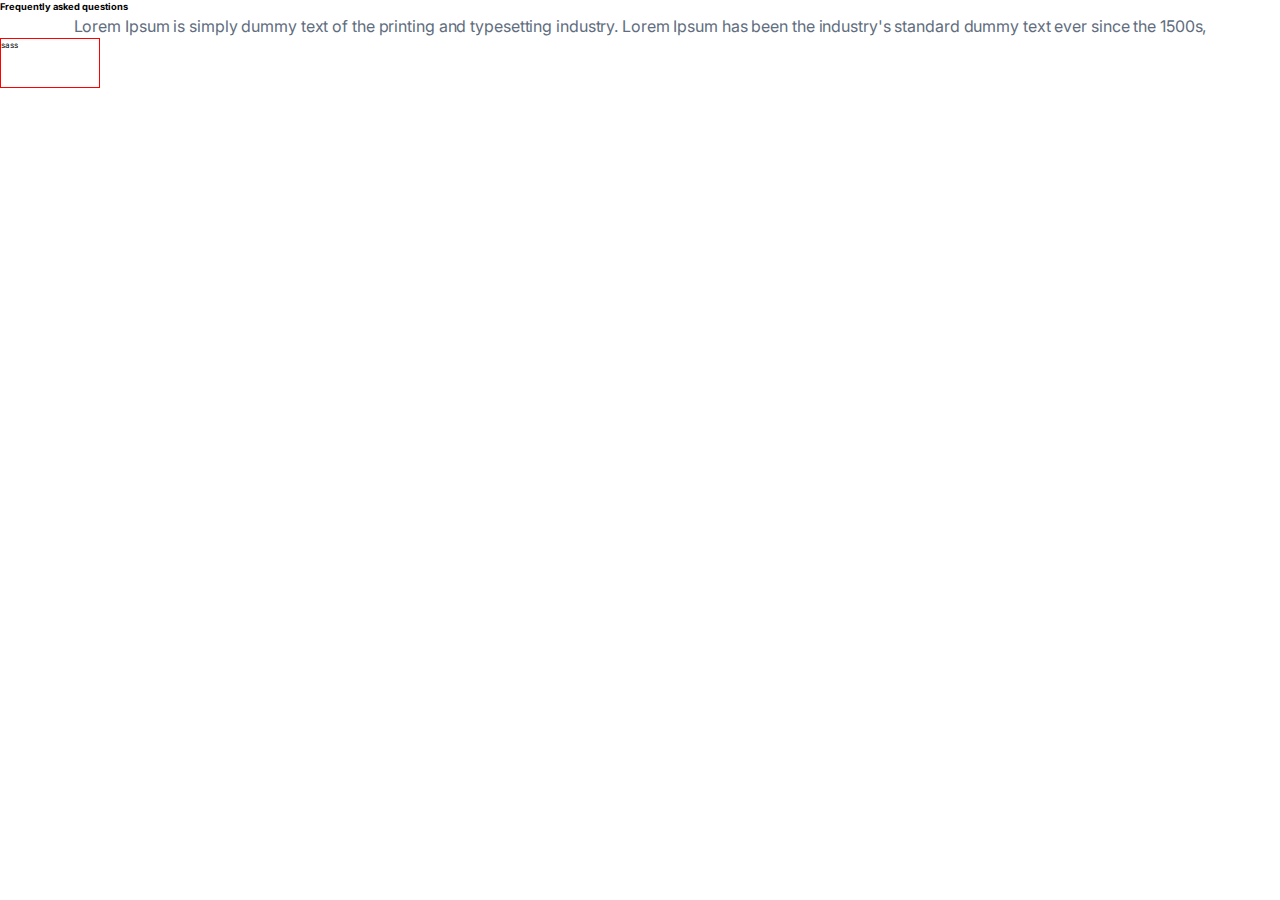
==== commit fc86d96e: "Merge branch 'master' into omer" ====
--- a/about.html
+++ b/about.html
@@ -1,318 +1,41 @@
 <!DOCTYPE html>
 <html lang="en">
-	<head>
-		<meta charset="UTF-8" />
-		<meta http-equiv="X-UA-Compatible" content="IE=edge" />
-		<meta name="viewport" content="width=device-width, initial-scale=1.0" />
 
-		<!-- font link-->
-		<link rel="preconnect" href="https://fonts.googleapis.com" />
-		<link rel="preconnect" href="https://fonts.gstatic.com" crossorigin />
-		<link
-			href="https://fonts.googleapis.com/css2?family=Inter:wght@400;500;600;700&display=block"
-			rel="stylesheet" />
+<head>
+    <meta charset="UTF-8">
+    <meta http-equiv="X-UA-Compatible" content="IE=edge">
+    <meta name="viewport" content="width=device-width, initial-scale=1.0">
 
-		<!-- css reset -->
-		<link rel="stylesheet" href="assets/css/reset.css" />
+    <!-- font link-->
+    <link rel="preconnect" href="https://fonts.googleapis.com">
+    <link rel="preconnect" href="https://fonts.gstatic.com" crossorigin>
+    <link href="https://fonts.googleapis.com/css2?family=Inter:wght@400;500;600;700&display=block" rel="stylesheet">
 
-		<!-- css links -->
-		<link rel="stylesheet" href="assets/css/button.css" />
-		<link rel="stylesheet" href="assets/css/lookscout.css" />
-		<link rel="stylesheet" href="assets/css/about.css" />
+    <!-- css reset -->
+    <link rel="stylesheet" href="assets/css/reset.css">
 
-		<title>About</title>
-	</head>
+    <!-- css links -->
+    <link rel="stylesheet" href="assets/css/button.css">
+    <link rel="stylesheet" href="assets/css/lookscout.css" />
+    <link rel="stylesheet" href="assets/css/about.css" />
 
-	<body>
-		<!-- Header Start -->
 
-		<header>
-			<div class="container">
-				<!--Nav Start -->
+    <title>About</title>
+</head>
 
-				<nav>
-					<div class="nav-flex">
-						<a href="index.html"
-							><img
-								id="Logo"
-								src="assets/img/svg/Logo.svg"
-								alt=""
-						/></a>
-						<div class="Header-links">
-							<a href="#">Home</a>
-							<a href="#">Out Products</a>
-							<a class="downlink" href="#"
-								>Resources
-								<img src="assets/img/down.svg" alt=""
-							/></a>
-							<a href="#">Contacts</a>
-						</div>
-					</div>
-					<div class="singUp-logIn">
-						<a class="singUp" href="#">Sing Up</a>
-						<a class="button button-blue" href="#"> Log In</a>
-					</div>
-					<a class="sidebar" href="#"
-						><img src="assets/img/svg/Sidebar.svg" alt=""
-					/></a>
-				</nav>
+<body>
+    <section class="faq">
+        <div class="faqHeader">
+            <h3>Frequently asked questions</h3>
+            <p class="text-l text-center">Lorem Ipsum is simply dummy text of the printing and typesetting industry.
+                Lorem Ipsum has
+                been the
+                industry's standard dummy text ever since the 1500s, </p>
+        </div>
+        <div class="faqAccordion">
+            <div style="border: 1px solid red; width: 100px; height: 50px;">sass</div>
+        </div>
+    </section>
+</body>
 
-				<!--Nav End -->
-
-				<!--Hero-Base Start -->
-
-				<section class="Hero-Base-About">
-					<p class="Text_S-Semibold Blue">1% OF THE INDUSTRY</p>
-					<div class="Paragraph-container-About">
-						<p class="Headline_xL-Mobile-Semibold">
-							Hype got you here. of it. Stay for best ever help.
-						</p>
-						<p class="Headline_gray blank-background">
-							We’ve been told it is possible to revolutionize the
-							payment industry. We have not reinvented the wheel,
-							we decided to build upon it - successfully.
-						</p>
-					</div>
-				</section>
-
-				<!--Hero-Base End -->
-			</div>
-		</header>
-
-		<!-- Header End -->
-
-		<!-- Section01 Start -->
-
-		<section>
-			<div class="container">
-				<div class="Messaging-for-all">
-					<div class="Messaging-for-all-header">
-						<p
-							class="Headline_S-Mobile-Bold Headline_M-Desktop-Bold">
-							Messaging for all
-						</p>
-						<p class="Text_L-Regular Gray Just-desktop">
-							User generated content in real-time will have
-							multiple touchpoints for offshoring.
-						</p>
-					</div>
-					<div class="Messaging-for-all-cards">
-						<div class="Messaging-for-all-card">
-							<img
-								src="assets/img/svg/Easier Work Organization.svg"
-								alt="" />
-							<div class="Messaging-for-all-card-text">
-								<p class="Headline_XS-Mobile-Semibold">
-									Easier Work Organization
-								</p>
-								<p class="Text_L-Regular Gray">
-									Efficiently unleash cross-media information
-									without cross-media value. Quickly timely
-									deliverables for real-time schemas.
-								</p>
-							</div>
-						</div>
-						<div class="Messaging-for-all-card">
-							<img
-								src="assets/img/svg/Streamlined Processes.svg"
-								alt="" />
-							<div class="Messaging-for-all-card-text">
-								<p class="Headline_XS-Mobile-Semibold">
-									Streamlined Processes
-								</p>
-								<p class="Text_L-Regular Gray">
-									Objectively innovate empowered scalable
-									manufactured products whereas parallel
-									platforms predominate extensible.
-								</p>
-							</div>
-						</div>
-						<div class="Messaging-for-all-card">
-							<img
-								src="assets/img/svg/Marketing Analytics.svg"
-								alt="" />
-							<div class="Messaging-for-all-card-text">
-								<p class="Headline_XS-Mobile-Semibold">
-									Marketing Analytics
-								</p>
-								<p class="Text_L-Regular Gray">
-									Phosfluorescently engage worldwide
-									methodologies with web-enabled Interactively
-									coordinate.
-								</p>
-							</div>
-						</div>
-						<div class="Messaging-for-all-card_Learn-more">
-							<img
-								src="assets/img/svg/Fast Connection.svg"
-								alt="" />
-							<div class="Messaging-for-all-card-text">
-								<p class="Headline_XS-Mobile-Semibold">
-									Fast Connection
-								</p>
-								<p class="Text_L-Regular Gray">
-									Completely pursue scalable customer cross-
-									media through potentialities. Holistically
-									quickly installed portals.
-								</p>
-							</div>
-							<a class="Button_Semibold-Large Blue" href="#"
-								>Learn more
-								<img src="assets/img/svg/Arrow.svg" alt=""
-							/></a>
-						</div>
-						<div class="Messaging-for-all-card_Learn-more">
-							<img
-								src="assets/img/svg/Easier Integrations.svg"
-								alt="" />
-							<div class="Messaging-for-all-card-text">
-								<p class="Headline_XS-Mobile-Semibold">
-									Easier Integrations
-								</p>
-								<p class="Text_L-Regular Gray">
-									Completely pursue scalable customer try
-									through potentialities. Pontificate portals
-									installed. Efficiently unleash information.
-								</p>
-							</div>
-							<a class="Button_Semibold-Large Blue" href="#"
-								>Learn more
-								<img src="assets/img/svg/Arrow.svg" alt=""
-							/></a>
-						</div>
-						<div class="Messaging-for-all-card_Learn-more">
-							<img
-								src="assets/img/svg/Workflow Builder.svg"
-								alt="" />
-							<div class="Messaging-for-all-card-text">
-								<p class="Headline_XS-Mobile-Semibold">
-									Workflow Builder
-								</p>
-								<p class="Text_L-Regular Gray">
-									Collaboratively administrate turnkey service
-									channels whereas virtual e-tailers. This is
-									objectively scalable metrics whereas.
-								</p>
-							</div>
-							<a class="Button_Semibold-Large Blue" href="#"
-								>Learn more
-								<img src="assets/img/svg/Arrow.svg" alt=""
-							/></a>
-						</div>
-					</div>
-				</div>
-			</div>
-		</section>
-
-		<!-- Section01 End -->
-
-		<section class="container">
-			<div class="checkUsText">
-				<h1
-					style="
-						font-size: 28px;
-						font-weight: 600;
-						line-height: 36px;
-						padding: 10px 0;
-					">
-					Demonstrate branding consequently think outside
-				</h1>
-				<div class="checkUsTextSmall">
-					<img src="assets/img/svg/tick.svg" alt="" />
-					<p class="text-l">Enterprise-grade security</p>
-				</div>
-				<div class="checkUsTextSmall">
-					<img src="assets/img/svg/tick.svg" alt="" />
-					<p class="text-l">99.9% guaranteed uptime SLA</p>
-				</div>
-				<div class="checkUsTextSmall">
-					<img src="assets/img/svg/tick.svg" alt="" />
-					<p class="text-l">Designated customer success team</p>
-				</div>
-
-				<a href="#" class="btn btn-blue">Start Now</a>
-			</div>
-			<img src="assets/img/checkUs.png" alt="" />
-		</section>
-
-		<footer class="container">
-			<div class="footer-container">
-				<div class="footer-head">
-					<div class="footer-head-text">
-						<img src="assets/img/logo.png" alt="" />
-						<p>
-							Generate outside the box thinking with the
-							possibility to targtet the low.
-						</p>
-					</div>
-					<div class="social-area">
-						<img src="assets/img/svg/face-logo.svg" alt="" />
-						<img src="assets/img/svg/google-logo.svg" alt="" />
-						<img src="assets/img/svg/apple-logo.svg" alt="" />
-						<img src="assets/img/svg/insta-logo.svg" alt="" />
-					</div>
-				</div>
-				<div style="text-align: left" class="footer-links">
-					<div>
-						<ul>
-							<li>
-								<a href="#" data-header="footer-header"
-									>Products</a
-								>
-							</li>
-							<li><a href="#">Features</a></li>
-							<li><a href="#">Solutions</a></li>
-							<li><a href="#">Integrations</a></li>
-							<li><a href="#">Enterprise</a></li>
-							<li><a href="#">Solutions</a></li>
-						</ul>
-					</div>
-					<div>
-						<ul>
-							<li>
-								<a href="#" data-header="footer-header"
-									>Resources</a
-								>
-							</li>
-							<li><a href="#">Partners</a></li>
-							<li><a href="#">Community</a></li>
-							<li><a href="#">Developers</a></li>
-							<li><a href="#">App</a></li>
-							<li><a href="#">Blog</a></li>
-						</ul>
-					</div>
-					<div>
-						<ul>
-							<li>
-								<a href="#" data-header="footer-header"
-									>Why Choose Us?</a
-								>
-							</li>
-							<li><a href="#">Channels</a></li>
-							<li><a href="#">Scale</a></li>
-							<li><a href="#">Watch the Demo</a></li>
-							<li><a href="#">Our Competition</a></li>
-						</ul>
-					</div>
-					<div>
-						<ul>
-							<li>
-								<a href="#" data-header="footer-header"
-									>Company</a
-								>
-							</li>
-							<li><a href="#">About Us</a></li>
-							<li><a href="#">News</a></li>
-							<li><a href="#">Leadership</a></li>
-							<li><a href="#">Media Kit</a></li>
-						</ul>
-					</div>
-				</div>
-				<div class="footer-bottom">
-					<img src="assets/img/svg/footer-icon.svg" alt="" />
-					<h4>© 2023 Lookscout. All Rights Reserved.</h4>
-				</div>
-			</div>
-		</footer>
-	</body>
-</html>
+</html>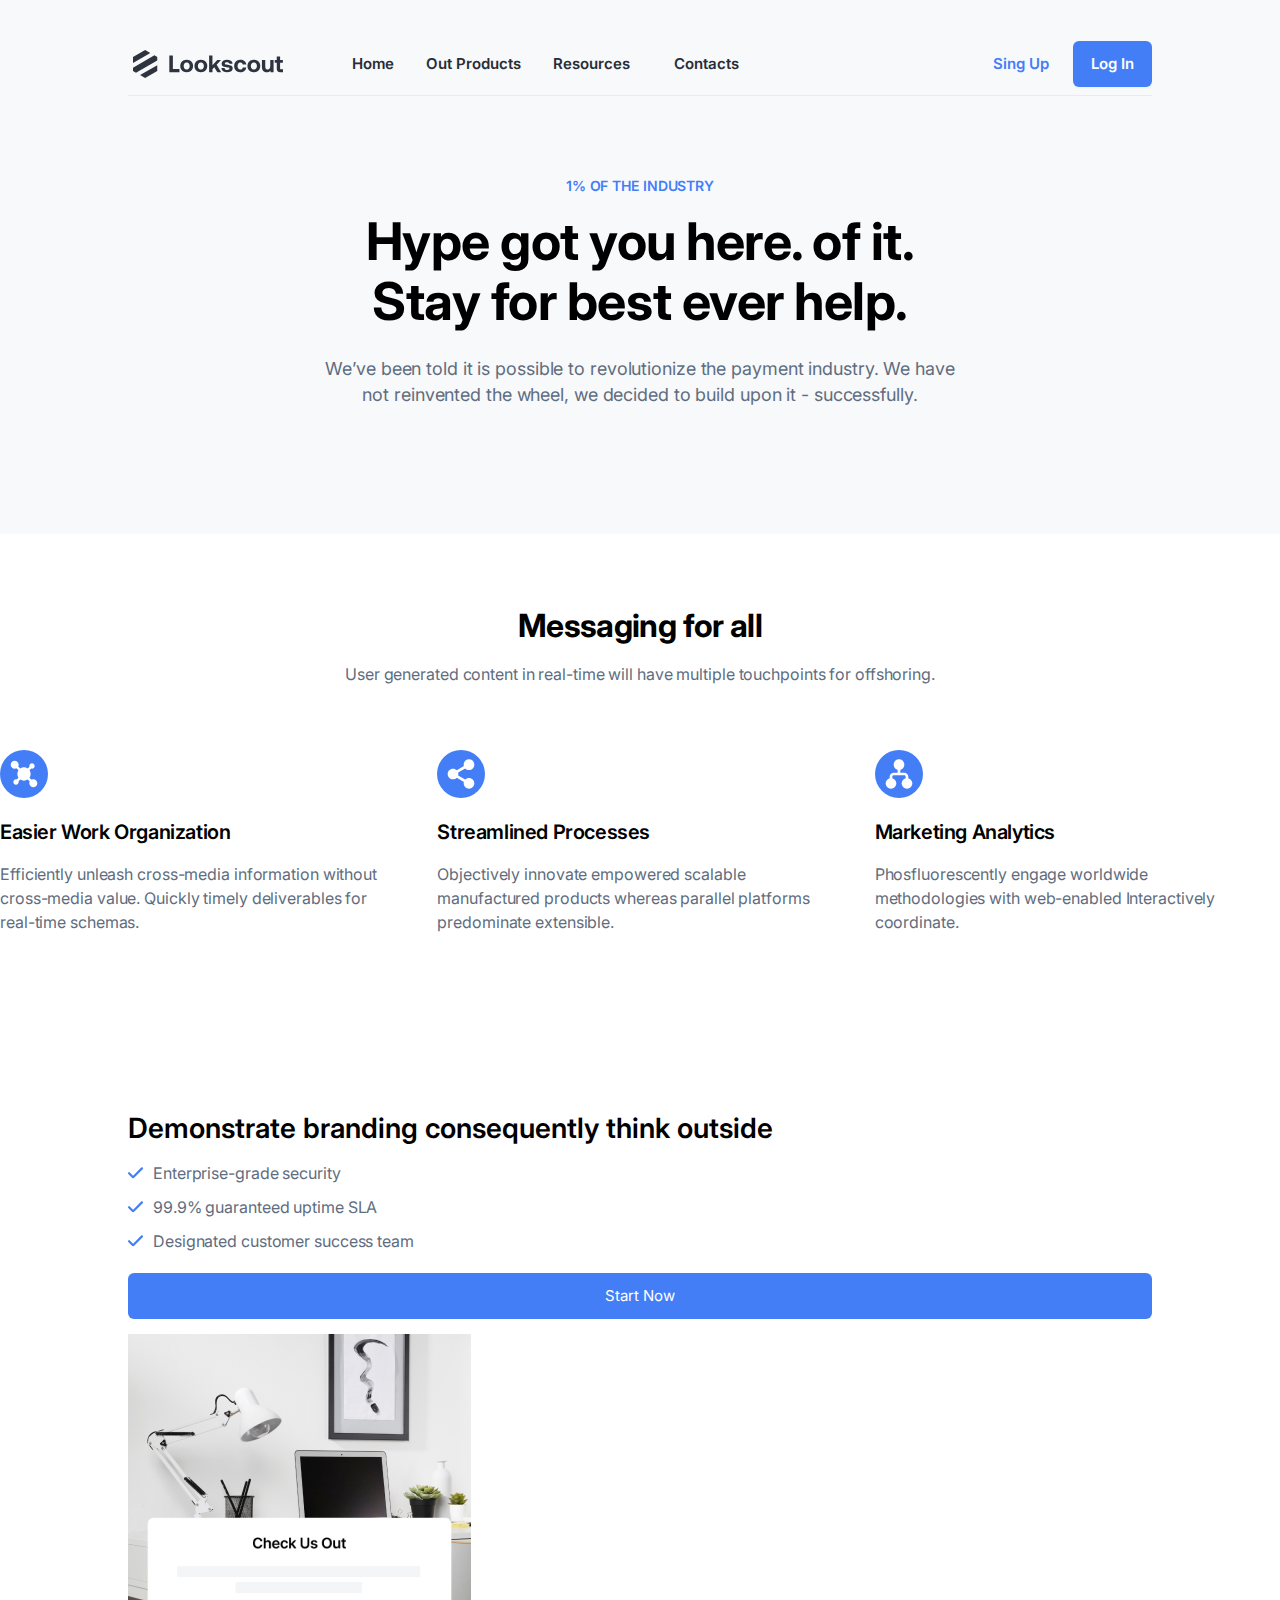
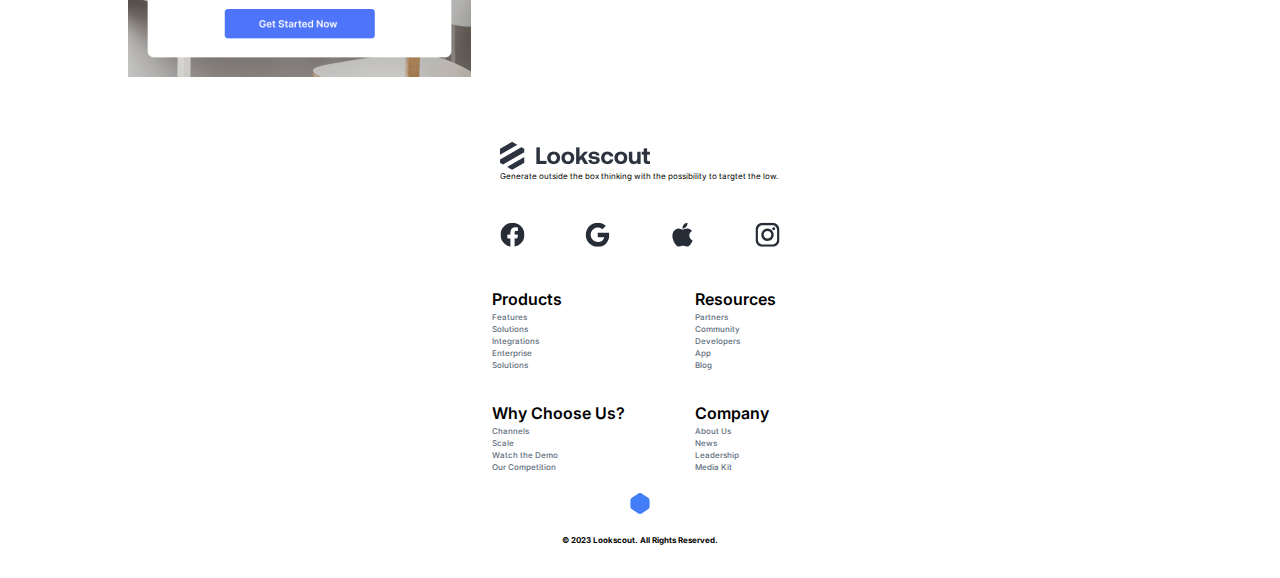
==== commit f22d57d7: "deneme" ====
--- a/about.html
+++ b/about.html
@@ -2,40 +2,280 @@
 <html lang="en">
 
 <head>
-    <meta charset="UTF-8">
-    <meta http-equiv="X-UA-Compatible" content="IE=edge">
-    <meta name="viewport" content="width=device-width, initial-scale=1.0">
+    <meta charset="UTF-8" />
+    <meta http-equiv="X-UA-Compatible" content="IE=edge" />
+    <meta name="viewport" content="width=device-width, initial-scale=1.0" />
 
     <!-- font link-->
-    <link rel="preconnect" href="https://fonts.googleapis.com">
-    <link rel="preconnect" href="https://fonts.gstatic.com" crossorigin>
-    <link href="https://fonts.googleapis.com/css2?family=Inter:wght@400;500;600;700&display=block" rel="stylesheet">
+    <link rel="preconnect" href="https://fonts.googleapis.com" />
+    <link rel="preconnect" href="https://fonts.gstatic.com" crossorigin />
+    <link href="https://fonts.googleapis.com/css2?family=Inter:wght@400;500;600;700&display=block" rel="stylesheet" />
 
     <!-- css reset -->
-    <link rel="stylesheet" href="assets/css/reset.css">
+    <link rel="stylesheet" href="assets/css/reset.css" />
 
     <!-- css links -->
-    <link rel="stylesheet" href="assets/css/button.css">
+    <link rel="stylesheet" href="assets/css/button.css" />
     <link rel="stylesheet" href="assets/css/lookscout.css" />
     <link rel="stylesheet" href="assets/css/about.css" />
 
-
     <title>About</title>
 </head>
 
 <body>
-    <section class="faq">
-        <div class="faqHeader">
-            <h3>Frequently asked questions</h3>
-            <p class="text-l text-center">Lorem Ipsum is simply dummy text of the printing and typesetting industry.
-                Lorem Ipsum has
-                been the
-                industry's standard dummy text ever since the 1500s, </p>
-        </div>
-        <div class="faqAccordion">
-            <div style="border: 1px solid red; width: 100px; height: 50px;">sass</div>
+    <!-- Header Start -->
+
+    <header>
+        <div class="container">
+            <!--Nav Start -->
+
+            <nav>
+                <div class="nav-flex">
+                    <a href="index.html"><img id="Logo" src="assets/img/svg/Logo.svg" alt="" /></a>
+                    <div class="Header-links">
+                        <a href="#">Home</a>
+                        <a href="#">Out Products</a>
+                        <a class="downlink" href="#">Resources
+                            <img src="assets/img/down.svg" alt="" /></a>
+                        <a href="#">Contacts</a>
+                    </div>
+                </div>
+                <div class="singUp-logIn">
+                    <a class="singUp" href="#">Sing Up</a>
+                    <a class="button button-blue" href="#"> Log In</a>
+                </div>
+                <a class="sidebar" href="#"><img src="assets/img/svg/Sidebar.svg" alt="" /></a>
+            </nav>
+
+            <!--Nav End -->
+
+            <!--Hero-Base Start -->
+
+            <section class="Hero-Base-About">
+                <p class="Text_S-Semibold Blue">1% OF THE INDUSTRY</p>
+                <div class="Paragraph-container-About">
+                    <p class="Headline_xL-Mobile-Semibold">
+                        Hype got you here. of it. Stay for best ever help.
+                    </p>
+                    <p class="Headline_gray blank-background">
+                        We’ve been told it is possible to revolutionize the
+                        payment industry. We have not reinvented the wheel,
+                        we decided to build upon it - successfully.
+                    </p>
+                </div>
+            </section>
+
+            <!--Hero-Base End -->
+        </div>
+    </header>
+
+    <!-- Header End -->
+
+    <!-- Section01 Start -->
+
+    <section>
+        <div class="container">
+            <div class="Messaging-for-all">
+                <div class="Messaging-for-all-header">
+                    <p class="Headline_S-Mobile-Bold Headline_M-Desktop-Bold">
+                        Messaging for all
+                    </p>
+                    <p class="Text_L-Regular Gray Just-desktop">
+                        User generated content in real-time will have
+                        multiple touchpoints for offshoring.
+                    </p>
+                </div>
+                <div class="Messaging-for-all-cards">
+                    <div class="Messaging-for-all-card">
+                        <img src="assets/img/svg/Easier Work Organization.svg" alt="" />
+                        <div class="Messaging-for-all-card-text">
+                            <p class="Headline_XS-Mobile-Semibold">
+                                Easier Work Organization
+                            </p>
+                            <p class="Text_L-Regular Gray">
+                                Efficiently unleash cross-media information
+                                without cross-media value. Quickly timely
+                                deliverables for real-time schemas.
+                            </p>
+                        </div>
+                    </div>
+                    <div class="Messaging-for-all-card">
+                        <img src="assets/img/svg/Streamlined Processes.svg" alt="" />
+                        <div class="Messaging-for-all-card-text">
+                            <p class="Headline_XS-Mobile-Semibold">
+                                Streamlined Processes
+                            </p>
+                            <p class="Text_L-Regular Gray">
+                                Objectively innovate empowered scalable
+                                manufactured products whereas parallel
+                                platforms predominate extensible.
+                            </p>
+                        </div>
+                    </div>
+                    <div class="Messaging-for-all-card">
+                        <img src="assets/img/svg/Marketing Analytics.svg" alt="" />
+                        <div class="Messaging-for-all-card-text">
+                            <p class="Headline_XS-Mobile-Semibold">
+                                Marketing Analytics
+                            </p>
+                            <p class="Text_L-Regular Gray">
+                                Phosfluorescently engage worldwide
+                                methodologies with web-enabled Interactively
+                                coordinate.
+                            </p>
+                        </div>
+                    </div>
+                    <div class="Messaging-for-all-card_Learn-more">
+                        <img src="assets/img/svg/Fast Connection.svg" alt="" />
+                        <div class="Messaging-for-all-card-text">
+                            <p class="Headline_XS-Mobile-Semibold">
+                                Fast Connection
+                            </p>
+                            <p class="Text_L-Regular Gray">
+                                Completely pursue scalable customer cross-
+                                media through potentialities. Holistically
+                                quickly installed portals.
+                            </p>
+                        </div>
+                        <a class="Button_Semibold-Large Blue" href="#">Learn more
+                            <img src="assets/img/svg/Arrow.svg" alt="" /></a>
+                    </div>
+                    <div class="Messaging-for-all-card_Learn-more">
+                        <img src="assets/img/svg/Easier Integrations.svg" alt="" />
+                        <div class="Messaging-for-all-card-text">
+                            <p class="Headline_XS-Mobile-Semibold">
+                                Easier Integrations
+                            </p>
+                            <p class="Text_L-Regular Gray">
+                                Completely pursue scalable customer try
+                                through potentialities. Pontificate portals
+                                installed. Efficiently unleash information.
+                            </p>
+                        </div>
+                        <a class="Button_Semibold-Large Blue" href="#">Learn more
+                            <img src="assets/img/svg/Arrow.svg" alt="" /></a>
+                    </div>
+                    <div class="Messaging-for-all-card_Learn-more">
+                        <img src="assets/img/svg/Workflow Builder.svg" alt="" />
+                        <div class="Messaging-for-all-card-text">
+                            <p class="Headline_XS-Mobile-Semibold">
+                                Workflow Builder
+                            </p>
+                            <p class="Text_L-Regular Gray">
+                                Collaboratively administrate turnkey service
+                                channels whereas virtual e-tailers. This is
+                                objectively scalable metrics whereas.
+                            </p>
+                        </div>
+                        <a class="Button_Semibold-Large Blue" href="#">Learn more
+                            <img src="assets/img/svg/Arrow.svg" alt="" /></a>
+                    </div>
+                </div>
+            </div>
         </div>
     </section>
+
+    <!-- Section01 End -->
+
+    <section class="container">
+        <div class="checkUsText">
+            <h1 style="
+						font-size: 28px;
+						font-weight: 600;
+						line-height: 36px;
+						padding: 10px 0;
+					">
+                Demonstrate branding consequently think outside
+            </h1>
+            <div class="checkUsTextSmall">
+                <img src="assets/img/svg/tick.svg" alt="" />
+                <p class="text-l">Enterprise-grade security</p>
+            </div>
+            <div class="checkUsTextSmall">
+                <img src="assets/img/svg/tick.svg" alt="" />
+                <p class="text-l">99.9% guaranteed uptime SLA</p>
+            </div>
+            <div class="checkUsTextSmall">
+                <img src="assets/img/svg/tick.svg" alt="" />
+                <p class="text-l">Designated customer success team</p>
+            </div>
+
+            <a href="#" class="btn btn-blue">Start Now</a>
+        </div>
+        <img src="assets/img/checkUs.png" alt="" />
+    </section>
+
+    <footer class="container">
+        <div class="footer-container">
+            <div class="footer-head">
+                <div class="footer-head-text">
+                    <img src="assets/img/logo.png" alt="" />
+                    <p>
+                        Generate outside the box thinking with the
+                        possibility to targtet the low.
+                    </p>
+                </div>
+                <div class="social-area">
+                    <img src="assets/img/svg/face-logo.svg" alt="" />
+                    <img src="assets/img/svg/google-logo.svg" alt="" />
+                    <img src="assets/img/svg/apple-logo.svg" alt="" />
+                    <img src="assets/img/svg/insta-logo.svg" alt="" />
+                </div>
+            </div>
+            <div style="text-align: left" class="footer-links">
+                <div>
+                    <ul>
+                        <li>
+                            <a href="#" data-header="footer-header">Products</a>
+                        </li>
+                        <li><a href="#">Features</a></li>
+                        <li><a href="#">Solutions</a></li>
+                        <li><a href="#">Integrations</a></li>
+                        <li><a href="#">Enterprise</a></li>
+                        <li><a href="#">Solutions</a></li>
+                    </ul>
+                </div>
+                <div>
+                    <ul>
+                        <li>
+                            <a href="#" data-header="footer-header">Resources</a>
+                        </li>
+                        <li><a href="#">Partners</a></li>
+                        <li><a href="#">Community</a></li>
+                        <li><a href="#">Developers</a></li>
+                        <li><a href="#">App</a></li>
+                        <li><a href="#">Blog</a></li>
+                    </ul>
+                </div>
+                <div>
+                    <ul>
+                        <li>
+                            <a href="#" data-header="footer-header">Why Choose Us?</a>
+                        </li>
+                        <li><a href="#">Channels</a></li>
+                        <li><a href="#">Scale</a></li>
+                        <li><a href="#">Watch the Demo</a></li>
+                        <li><a href="#">Our Competition</a></li>
+                    </ul>
+                </div>
+                <div>
+                    <ul>
+                        <li>
+                            <a href="#" data-header="footer-header">Company</a>
+                        </li>
+                        <li><a href="#">About Us</a></li>
+                        <li><a href="#">News</a></li>
+                        <li><a href="#">Leadership</a></li>
+                        <li><a href="#">Media Kit</a></li>
+                    </ul>
+                </div>
+            </div>
+            <div class="footer-bottom">
+                <img src="assets/img/svg/footer-icon.svg" alt="" />
+                <h4>© 2023 Lookscout. All Rights Reserved.</h4>
+            </div>
+        </div>
+    </footer>
 </body>
 
 </html>--- a/assets/css/lookscout.css
+++ b/assets/css/lookscout.css
@@ -106,11 +106,13 @@
 	margin-top: 32px;
 }
 
-.leftToRightHeader h3 {
+.leftToRightHeader h3,
+.faqHeader h3 {
 	font-size: 24px;
 	font-weight: 700;
 	line-height: 32px;
 	letter-spacing: -0.02em;
+	color: #272D37;
 }
 
 .text-l {
@@ -571,6 +573,17 @@
 		display: flex;
 		margin: auto;
 	}
+}
+
+.faq{
+	padding: 40px 16px;
+}
+
+.faqHeader{
+	padding-bottom: 32px;
+}
+.faqHeader h3{
+	padding-bottom: 12px;
 }
 
 @media (min-width: 1215px) {
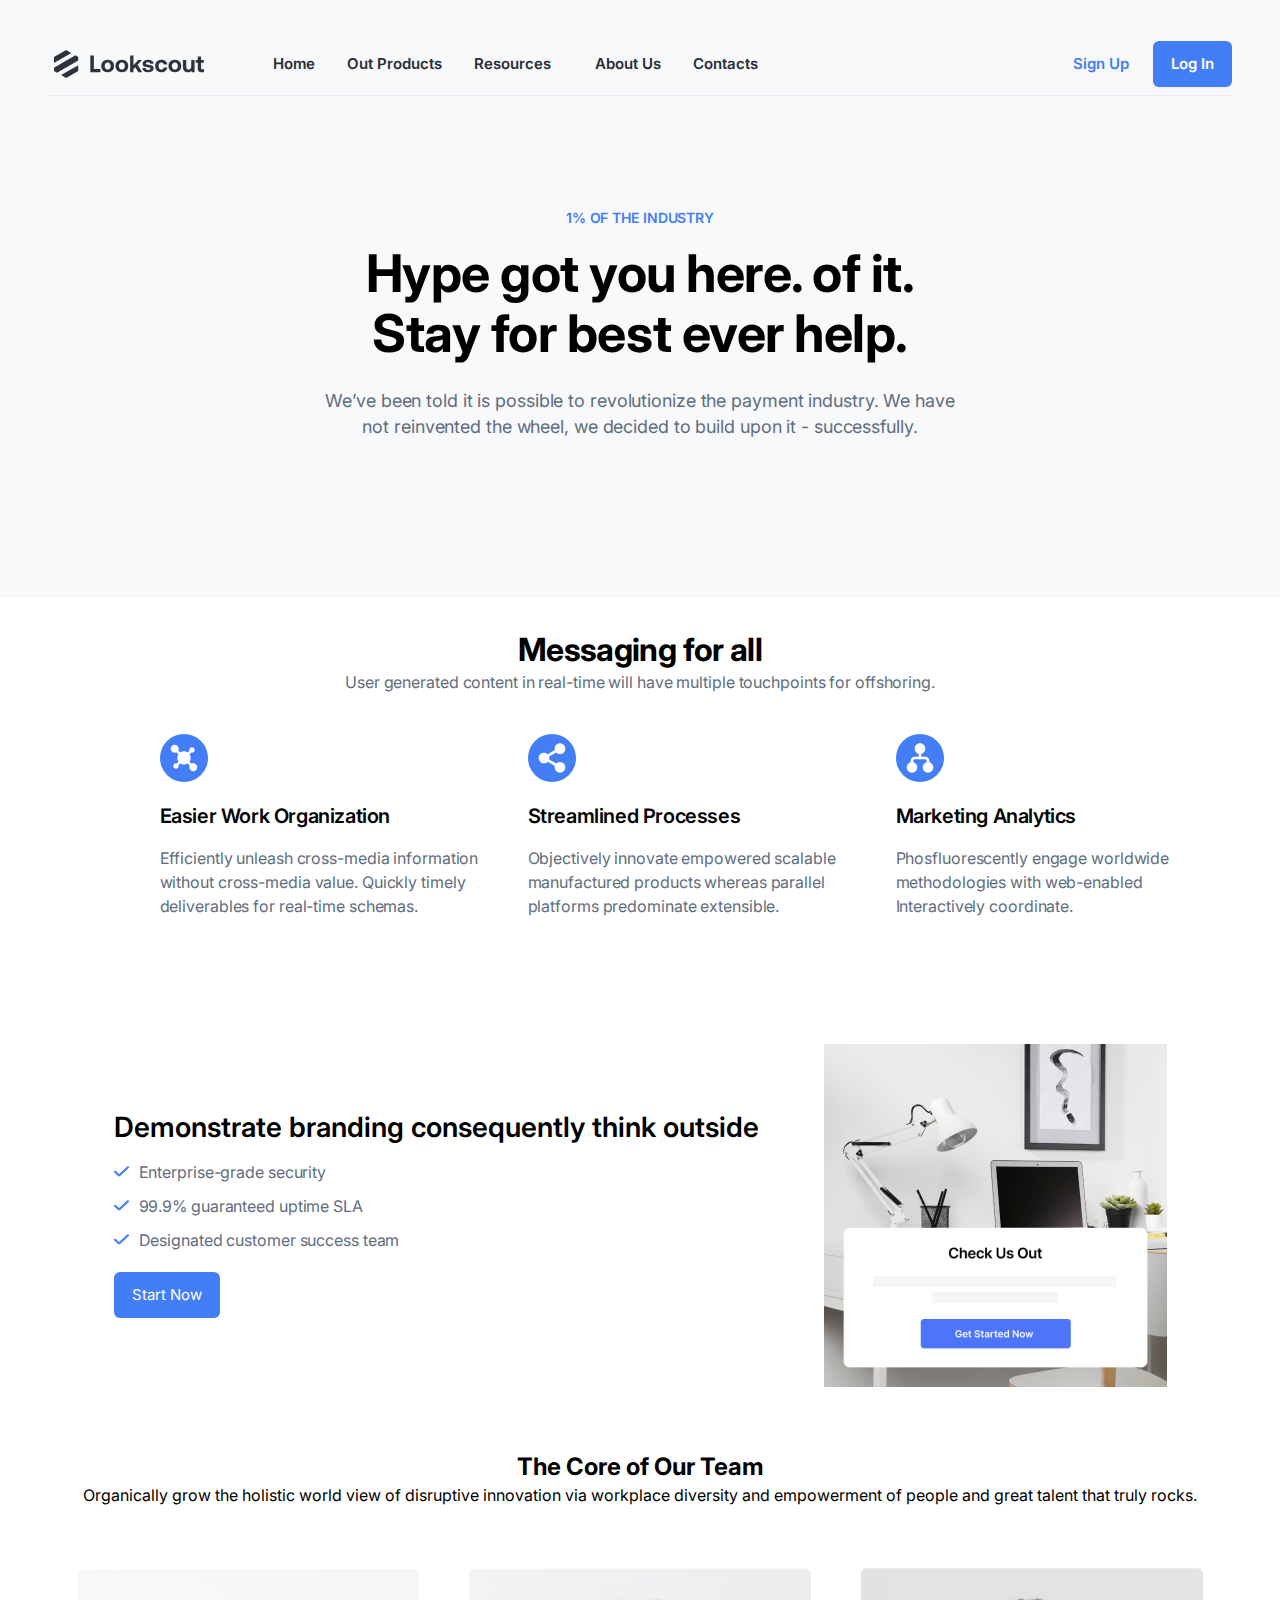
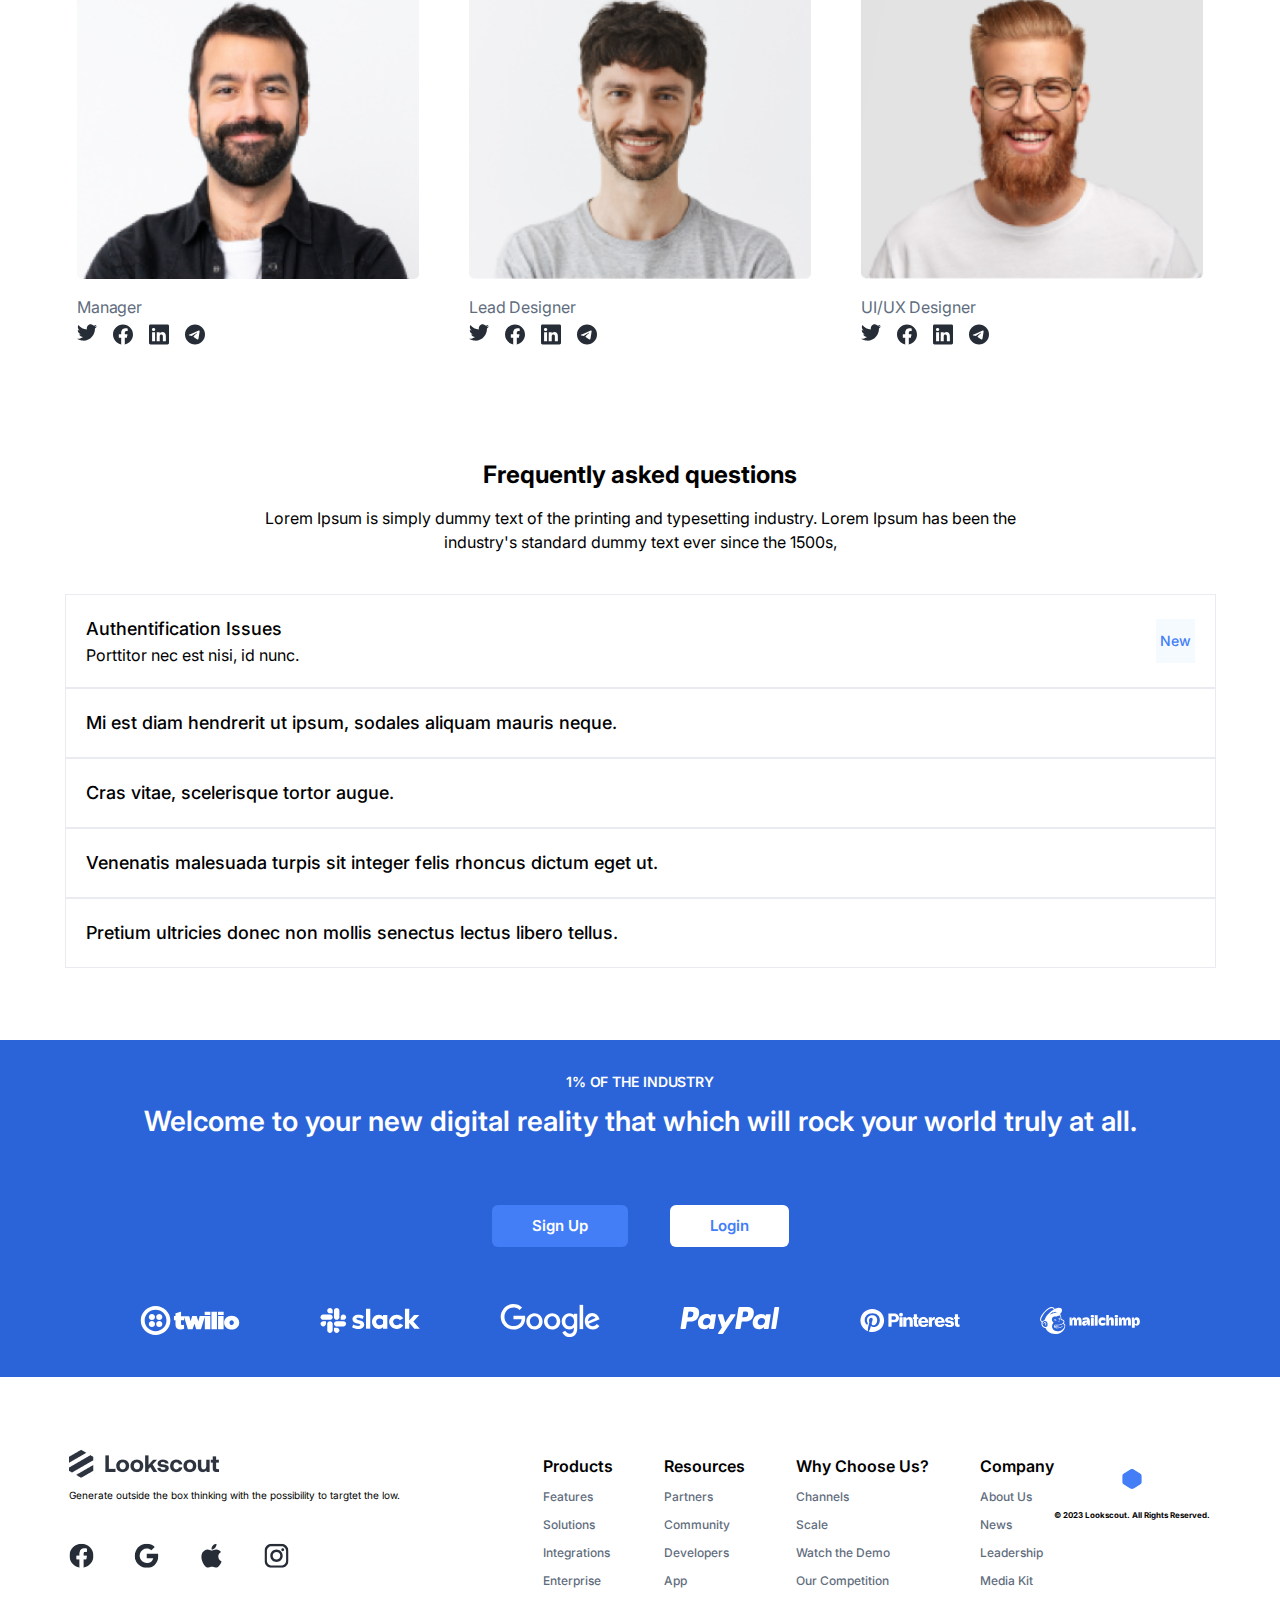
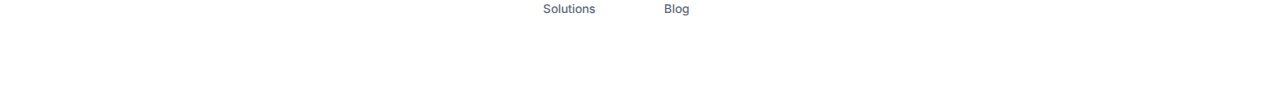
==== commit f15d39a4: "final" ====
--- a/about.html
+++ b/about.html
@@ -1,281 +1,456 @@
 <!DOCTYPE html>
 <html lang="en">
-
-<head>
-    <meta charset="UTF-8" />
-    <meta http-equiv="X-UA-Compatible" content="IE=edge" />
-    <meta name="viewport" content="width=device-width, initial-scale=1.0" />
-
-    <!-- font link-->
-    <link rel="preconnect" href="https://fonts.googleapis.com" />
-    <link rel="preconnect" href="https://fonts.gstatic.com" crossorigin />
-    <link href="https://fonts.googleapis.com/css2?family=Inter:wght@400;500;600;700&display=block" rel="stylesheet" />
-
-    <!-- css reset -->
-    <link rel="stylesheet" href="assets/css/reset.css" />
-
-    <!-- css links -->
-    <link rel="stylesheet" href="assets/css/button.css" />
-    <link rel="stylesheet" href="assets/css/lookscout.css" />
-    <link rel="stylesheet" href="assets/css/about.css" />
-
-    <title>About</title>
-</head>
-
-<body>
-    <!-- Header Start -->
-
-    <header>
-        <div class="container">
-            <!--Nav Start -->
-
-            <nav>
-                <div class="nav-flex">
-                    <a href="index.html"><img id="Logo" src="assets/img/svg/Logo.svg" alt="" /></a>
-                    <div class="Header-links">
-                        <a href="#">Home</a>
-                        <a href="#">Out Products</a>
-                        <a class="downlink" href="#">Resources
-                            <img src="assets/img/down.svg" alt="" /></a>
-                        <a href="#">Contacts</a>
-                    </div>
-                </div>
-                <div class="singUp-logIn">
-                    <a class="singUp" href="#">Sing Up</a>
-                    <a class="button button-blue" href="#"> Log In</a>
-                </div>
-                <a class="sidebar" href="#"><img src="assets/img/svg/Sidebar.svg" alt="" /></a>
-            </nav>
-
-            <!--Nav End -->
-
-            <!--Hero-Base Start -->
-
-            <section class="Hero-Base-About">
-                <p class="Text_S-Semibold Blue">1% OF THE INDUSTRY</p>
-                <div class="Paragraph-container-About">
-                    <p class="Headline_xL-Mobile-Semibold">
-                        Hype got you here. of it. Stay for best ever help.
-                    </p>
-                    <p class="Headline_gray blank-background">
-                        We’ve been told it is possible to revolutionize the
-                        payment industry. We have not reinvented the wheel,
-                        we decided to build upon it - successfully.
-                    </p>
-                </div>
-            </section>
-
-            <!--Hero-Base End -->
-        </div>
-    </header>
-
-    <!-- Header End -->
-
-    <!-- Section01 Start -->
-
-    <section>
-        <div class="container">
-            <div class="Messaging-for-all">
-                <div class="Messaging-for-all-header">
-                    <p class="Headline_S-Mobile-Bold Headline_M-Desktop-Bold">
-                        Messaging for all
-                    </p>
-                    <p class="Text_L-Regular Gray Just-desktop">
-                        User generated content in real-time will have
-                        multiple touchpoints for offshoring.
-                    </p>
-                </div>
-                <div class="Messaging-for-all-cards">
-                    <div class="Messaging-for-all-card">
-                        <img src="assets/img/svg/Easier Work Organization.svg" alt="" />
-                        <div class="Messaging-for-all-card-text">
-                            <p class="Headline_XS-Mobile-Semibold">
-                                Easier Work Organization
-                            </p>
-                            <p class="Text_L-Regular Gray">
-                                Efficiently unleash cross-media information
-                                without cross-media value. Quickly timely
-                                deliverables for real-time schemas.
-                            </p>
-                        </div>
-                    </div>
-                    <div class="Messaging-for-all-card">
-                        <img src="assets/img/svg/Streamlined Processes.svg" alt="" />
-                        <div class="Messaging-for-all-card-text">
-                            <p class="Headline_XS-Mobile-Semibold">
-                                Streamlined Processes
-                            </p>
-                            <p class="Text_L-Regular Gray">
-                                Objectively innovate empowered scalable
-                                manufactured products whereas parallel
-                                platforms predominate extensible.
-                            </p>
-                        </div>
-                    </div>
-                    <div class="Messaging-for-all-card">
-                        <img src="assets/img/svg/Marketing Analytics.svg" alt="" />
-                        <div class="Messaging-for-all-card-text">
-                            <p class="Headline_XS-Mobile-Semibold">
-                                Marketing Analytics
-                            </p>
-                            <p class="Text_L-Regular Gray">
-                                Phosfluorescently engage worldwide
-                                methodologies with web-enabled Interactively
-                                coordinate.
-                            </p>
-                        </div>
-                    </div>
-                    <div class="Messaging-for-all-card_Learn-more">
-                        <img src="assets/img/svg/Fast Connection.svg" alt="" />
-                        <div class="Messaging-for-all-card-text">
-                            <p class="Headline_XS-Mobile-Semibold">
-                                Fast Connection
-                            </p>
-                            <p class="Text_L-Regular Gray">
-                                Completely pursue scalable customer cross-
-                                media through potentialities. Holistically
-                                quickly installed portals.
-                            </p>
-                        </div>
-                        <a class="Button_Semibold-Large Blue" href="#">Learn more
-                            <img src="assets/img/svg/Arrow.svg" alt="" /></a>
-                    </div>
-                    <div class="Messaging-for-all-card_Learn-more">
-                        <img src="assets/img/svg/Easier Integrations.svg" alt="" />
-                        <div class="Messaging-for-all-card-text">
-                            <p class="Headline_XS-Mobile-Semibold">
-                                Easier Integrations
-                            </p>
-                            <p class="Text_L-Regular Gray">
-                                Completely pursue scalable customer try
-                                through potentialities. Pontificate portals
-                                installed. Efficiently unleash information.
-                            </p>
-                        </div>
-                        <a class="Button_Semibold-Large Blue" href="#">Learn more
-                            <img src="assets/img/svg/Arrow.svg" alt="" /></a>
-                    </div>
-                    <div class="Messaging-for-all-card_Learn-more">
-                        <img src="assets/img/svg/Workflow Builder.svg" alt="" />
-                        <div class="Messaging-for-all-card-text">
-                            <p class="Headline_XS-Mobile-Semibold">
-                                Workflow Builder
-                            </p>
-                            <p class="Text_L-Regular Gray">
-                                Collaboratively administrate turnkey service
-                                channels whereas virtual e-tailers. This is
-                                objectively scalable metrics whereas.
-                            </p>
-                        </div>
-                        <a class="Button_Semibold-Large Blue" href="#">Learn more
-                            <img src="assets/img/svg/Arrow.svg" alt="" /></a>
-                    </div>
-                </div>
-            </div>
-        </div>
-    </section>
-
-    <!-- Section01 End -->
-
-    <section class="container">
-        <div class="checkUsText">
-            <h1 style="
+	<head>
+		<meta charset="UTF-8" />
+		<meta http-equiv="X-UA-Compatible" content="IE=edge" />
+		<meta name="viewport" content="width=device-width, initial-scale=1.0" />
+
+		<!-- font link-->
+		<link rel="preconnect" href="https://fonts.googleapis.com" />
+		<link rel="preconnect" href="https://fonts.gstatic.com" crossorigin />
+		<link
+			href="https://fonts.googleapis.com/css2?family=Inter:wght@400;500;600;700&display=block"
+			rel="stylesheet" />
+
+		<!-- css reset -->
+		<link rel="stylesheet" href="assets/css/reset.css" />
+
+		<!-- css links -->
+		<link rel="stylesheet" href="assets/css/button.css" />
+		<link rel="stylesheet" href="assets/css/lookscout.css" />
+		<link rel="stylesheet" href="assets/css/about.css" />
+
+		<title>About</title>
+	</head>
+
+	<body>
+		<!-- Header Start -->
+
+		<header>
+			<div class="a_container">
+				<!--Nav Start -->
+
+				<nav>
+					<div class="nav-flex">
+						<a href="index.html"
+							><img
+								id="Logo"
+								src="assets/img/svg/Logo.svg"
+								alt=""
+						/></a>
+						<div class="Header-links">
+							<a href="index.html">Home</a>
+							<a href="#">Out Products</a>
+							<a class="downlink" href="#"
+								>Resources
+								<img src="assets/img/down.svg" alt=""
+							/></a>
+							<a href="about.html">About Us</a>
+							<a href="#">Contacts</a>
+						</div>
+					</div>
+					<div class="singUp-logIn">
+						<a class="singUp" href="#">Sign Up</a>
+						<a class="button button-blue" href="#"> Log In</a>
+					</div>
+					<a class="sidebar" href="#"
+						><img src="assets/img/svg/Sidebar.svg" alt=""
+					/></a>
+				</nav>
+
+				<!--Nav End -->
+
+				<!--Hero-Base Start -->
+				<section class="a_container">
+					<div class="Hero-Base-About">
+						<p class="Text_S-Semibold Blue">1% OF THE INDUSTRY</p>
+						<div class="Paragraph-container-About">
+							<p class="Headline_xL-Mobile-Semibold">
+								Hype got you here. of it. Stay for best ever
+								help.
+							</p>
+							<p class="Headline_gray blank-background">
+								We’ve been told it is possible to revolutionize
+								the payment industry. We have not reinvented the
+								wheel, we decided to build upon it -
+								successfully.
+							</p>
+						</div>
+					</div>
+				</section>
+
+				<!--Hero-Base End -->
+			</div>
+		</header>
+
+		<!-- Header End -->
+
+		<!-- Section01 Start -->
+
+		<section class="a_container">
+			<div class="Messaging-for-all-header">
+				<p class="Headline_S-Mobile-Bold Headline_M-Desktop-Bold">
+					Messaging for all
+				</p>
+				<p class="Text_L-Regular Gray Just-desktop">
+					User generated content in real-time will have multiple
+					touchpoints for offshoring.
+				</p>
+			</div>
+			<div class="Messaging-for-all">
+				<div class="Messaging-for-all-cards">
+					<div class="Messaging-for-all-card">
+						<img
+							src="assets/img/svg/Easier Work Organization.svg"
+							alt="" />
+						<div class="Messaging-for-all-card-text">
+							<p class="Headline_XS-Mobile-Semibold">
+								Easier Work Organization
+							</p>
+							<p class="Text_L-Regular Gray">
+								Efficiently unleash cross-media information
+								without cross-media value. Quickly timely
+								deliverables for real-time schemas.
+							</p>
+						</div>
+					</div>
+					<div class="Messaging-for-all-card">
+						<img
+							src="assets/img/svg/Streamlined Processes.svg"
+							alt="" />
+						<div class="Messaging-for-all-card-text">
+							<p class="Headline_XS-Mobile-Semibold">
+								Streamlined Processes
+							</p>
+							<p class="Text_L-Regular Gray">
+								Objectively innovate empowered scalable
+								manufactured products whereas parallel platforms
+								predominate extensible.
+							</p>
+						</div>
+					</div>
+					<div class="Messaging-for-all-card">
+						<img
+							src="assets/img/svg/Marketing Analytics.svg"
+							alt="" />
+						<div class="Messaging-for-all-card-text">
+							<p class="Headline_XS-Mobile-Semibold">
+								Marketing Analytics
+							</p>
+							<p class="Text_L-Regular Gray">
+								Phosfluorescently engage worldwide methodologies
+								with web-enabled Interactively coordinate.
+							</p>
+						</div>
+					</div>
+				</div>
+			</div>
+		</section>
+
+		<!-- Section01 End -->
+
+		<section class="a_container">
+			<div class="checkUs">
+				<div class="checkUsText">
+					<h1
+						style="
+							font-size: 28px;
+							font-weight: 600;
+							line-height: 36px;
+							padding: 10px 0;
+						">
+						Demonstrate branding consequently think outside
+					</h1>
+					<div class="checkUsTextSmall">
+						<img src="assets/img/svg/tick.svg" alt="" />
+						<p class="text-l">Enterprise-grade security</p>
+					</div>
+					<div class="checkUsTextSmall">
+						<img src="assets/img/svg/tick.svg" alt="" />
+						<p class="text-l">99.9% guaranteed uptime SLA</p>
+					</div>
+					<div class="checkUsTextSmall">
+						<img src="assets/img/svg/tick.svg" alt="" />
+						<p class="text-l">Designated customer success team</p>
+					</div>
+
+					<a href="#" class="btn btn-blue">Start Now</a>
+				</div>
+				<img src="assets/img/checkUs.png" alt="" />
+			</div>
+		</section>
+
+		<section class="a_container">
+			<div class="text-center">
+				<h2
+					style="
+						font-size: 24px;
+						font-weight: 700;
+						line-height: 32px;
+					">
+					The Core of Our Team
+				</h2>
+				<p style="font-size: 16px; font-weight: 400; line-height: 24px">
+					Organically grow the holistic world view of disruptive
+					innovation via workplace diversity and empowerment of people
+					and great talent that truly rocks.
+				</p>
+			</div>
+			<div class="team-cards">
+				<div class="team-card">
+					<div class="team-card-header">
+						<img src="assets/img/morgan.png" alt="" />
+						<h3 class="Headline_S-Mobile-Bold">Andrew Meller</h3>
+						<h5 class="text-l">Manager</h5>
+					</div>
+
+					<div class="team-card-social">
+						<a href="#"
+							><img src="assets/img/svg/twitter.svg" alt=""
+						/></a>
+						<a href="#"
+							><img
+								src="assets/img/svg/face-logo-black.svg"
+								alt=""
+						/></a>
+						<a href="#"
+							><img src="assets/img/svg/linkedin.svg" alt=""
+						/></a>
+						<a href="#"
+							><img src="assets/img/svg/telegram.svg" alt=""
+						/></a>
+					</div>
+				</div>
+				<div class="team-card">
+					<div class="team-card-header">
+						<img src="assets/img/jeff.png" alt="" />
+						<h3 class="Headline_S-Mobile-Bold">Jeffery Walker</h3>
+						<h5 class="text-l">Lead Designer</h5>
+					</div>
+					<div class="team-card-social">
+						<a href="#"
+							><img src="assets/img/svg/twitter.svg" alt=""
+						/></a>
+						<a href="#"
+							><img
+								src="assets/img/svg/face-logo-black.svg"
+								alt=""
+						/></a>
+						<a href="#"
+							><img src="assets/img/svg/linkedin.svg" alt=""
+						/></a>
+						<a href="#"
+							><img src="assets/img/svg/telegram.svg" alt=""
+						/></a>
+					</div>
+				</div>
+				<div class="team-card">
+					<div class="team-card-header">
+						<img src="assets/img/andrew.png" alt="" />
+						<h3 class="Headline_S-Mobile-Bold">Andrew Steve</h3>
+						<h5 class="text-l">UI/UX Designer</h5>
+					</div>
+					<div class="team-card-social">
+						<a href="#"
+							><img src="assets/img/svg/twitter.svg" alt=""
+						/></a>
+						<a href="#"
+							><img
+								src="assets/img/svg/face-logo-black.svg"
+								alt=""
+						/></a>
+						<a href="#"
+							><img src="assets/img/svg/linkedin.svg" alt=""
+						/></a>
+						<a href="#"
+							><img src="assets/img/svg/telegram.svg" alt=""
+						/></a>
+					</div>
+				</div>
+			</div>
+		</section>
+
+		<section class="a_container">
+			<div class="text-center">
+				<h2
+					style="
+						font-size: 24px;
+						font-weight: 700;
+						line-height: 32px;
+						padding-bottom: 15px;
+					">
+					Frequently asked questions
+				</h2>
+				<p
+					style="
+						font-size: 16px;
+						font-weight: 400;
+						line-height: 24px;
+						padding-inline: 200px;
+					">
+					Lorem Ipsum is simply dummy text of the printing and
+					typesetting industry. Lorem Ipsum has been the industry's
+					standard dummy text ever since the 1500s,
+				</p>
+			</div>
+			<div class="faq">
+				<div class="faq-cell faq-cell-new">
+					<div>
+						<h3>Authentification Issues</h3>
+						<p>Porttitor nec est nisi, id nunc.</p>
+					</div>
+					<div>
+						<p
+							style="
+								font-size: 14px;
+								font-weight: 500;
+								line-height: 20px;
+								color: rgba(67, 126, 247, 1);
+								padding: 12px 4px;
+								background-color: #f5faff;
+							">
+							New
+						</p>
+					</div>
+				</div>
+				<div class="faq-cell">
+					<h3>
+						Mi est diam hendrerit ut ipsum, sodales aliquam mauris
+						neque.
+					</h3>
+				</div>
+				<div class="faq-cell">
+					<h3>Cras vitae, scelerisque tortor augue.</h3>
+				</div>
+				<div class="faq-cell">
+					<h3>
+						Venenatis malesuada turpis sit integer felis rhoncus
+						dictum eget ut.
+					</h3>
+				</div>
+				<div class="faq-cell">
+					<h3>
+						Pretium ultricies donec non mollis senectus lectus
+						libero tellus.
+					</h3>
+				</div>
+			</div>
+		</section>
+
+		<section class="bg-blue">
+			<div class="a_container text-center">
+				<h5 class="Text_S-Semibold" style="text-align: center">
+					1% OF THE INDUSTRY
+				</h5>
+				<h3
+					style="
 						font-size: 28px;
 						font-weight: 600;
-						line-height: 36px;
-						padding: 10px 0;
+						line-height: 38px;
+						color: #fff;
+						padding: 10px 0 50px;
 					">
-                Demonstrate branding consequently think outside
-            </h1>
-            <div class="checkUsTextSmall">
-                <img src="assets/img/svg/tick.svg" alt="" />
-                <p class="text-l">Enterprise-grade security</p>
-            </div>
-            <div class="checkUsTextSmall">
-                <img src="assets/img/svg/tick.svg" alt="" />
-                <p class="text-l">99.9% guaranteed uptime SLA</p>
-            </div>
-            <div class="checkUsTextSmall">
-                <img src="assets/img/svg/tick.svg" alt="" />
-                <p class="text-l">Designated customer success team</p>
-            </div>
-
-            <a href="#" class="btn btn-blue">Start Now</a>
-        </div>
-        <img src="assets/img/checkUs.png" alt="" />
-    </section>
-
-    <footer class="container">
-        <div class="footer-container">
-            <div class="footer-head">
-                <div class="footer-head-text">
-                    <img src="assets/img/logo.png" alt="" />
-                    <p>
-                        Generate outside the box thinking with the
-                        possibility to targtet the low.
-                    </p>
-                </div>
-                <div class="social-area">
-                    <img src="assets/img/svg/face-logo.svg" alt="" />
-                    <img src="assets/img/svg/google-logo.svg" alt="" />
-                    <img src="assets/img/svg/apple-logo.svg" alt="" />
-                    <img src="assets/img/svg/insta-logo.svg" alt="" />
-                </div>
-            </div>
-            <div style="text-align: left" class="footer-links">
-                <div>
-                    <ul>
-                        <li>
-                            <a href="#" data-header="footer-header">Products</a>
-                        </li>
-                        <li><a href="#">Features</a></li>
-                        <li><a href="#">Solutions</a></li>
-                        <li><a href="#">Integrations</a></li>
-                        <li><a href="#">Enterprise</a></li>
-                        <li><a href="#">Solutions</a></li>
-                    </ul>
-                </div>
-                <div>
-                    <ul>
-                        <li>
-                            <a href="#" data-header="footer-header">Resources</a>
-                        </li>
-                        <li><a href="#">Partners</a></li>
-                        <li><a href="#">Community</a></li>
-                        <li><a href="#">Developers</a></li>
-                        <li><a href="#">App</a></li>
-                        <li><a href="#">Blog</a></li>
-                    </ul>
-                </div>
-                <div>
-                    <ul>
-                        <li>
-                            <a href="#" data-header="footer-header">Why Choose Us?</a>
-                        </li>
-                        <li><a href="#">Channels</a></li>
-                        <li><a href="#">Scale</a></li>
-                        <li><a href="#">Watch the Demo</a></li>
-                        <li><a href="#">Our Competition</a></li>
-                    </ul>
-                </div>
-                <div>
-                    <ul>
-                        <li>
-                            <a href="#" data-header="footer-header">Company</a>
-                        </li>
-                        <li><a href="#">About Us</a></li>
-                        <li><a href="#">News</a></li>
-                        <li><a href="#">Leadership</a></li>
-                        <li><a href="#">Media Kit</a></li>
-                    </ul>
-                </div>
-            </div>
-            <div class="footer-bottom">
-                <img src="assets/img/svg/footer-icon.svg" alt="" />
-                <h4>© 2023 Lookscout. All Rights Reserved.</h4>
-            </div>
-        </div>
-    </footer>
-</body>
-
-</html>+					Welcome to your new digital reality that which will rock
+					your world truly at all.
+				</h3>
+				<a
+					href="#"
+					class="btn btn-blue"
+					data-btn-white="logos-btn-white"
+					>Sign Up</a
+				>
+				<a href="#" class="btn btn-blue" data-btn-blue="logos-btn-blue"
+					>Login</a
+				>
+			</div>
+			<div class="logos">
+				<img src="assets/img/svg/twilio.svg" alt="" />
+				<img src="assets/img/svg/slack.svg" alt="" />
+				<img src="assets/img/svg/google.svg" alt="" />
+				<img src="assets/img/svg/paypal.svg" alt="" />
+				<img src="assets/img/svg/pinterest.svg" alt="" />
+				<img src="assets/img/svg/mail.svg" alt="" />
+			</div>
+		</section>
+
+		<footer class="a_container">
+			<div class="footer-container">
+				<div class="footer-head">
+					<div class="footer-head-text">
+						<img src="assets/img/logo.png" alt="" />
+						<p>
+							Generate outside the box thinking with the
+							possibility to targtet the low.
+						</p>
+					</div>
+					<div class="social-area">
+						<img src="assets/img/svg/face-logo.svg" alt="" />
+						<img src="assets/img/svg/google-logo.svg" alt="" />
+						<img src="assets/img/svg/apple-logo.svg" alt="" />
+						<img src="assets/img/svg/insta-logo.svg" alt="" />
+					</div>
+				</div>
+				<div style="text-align: left" class="footer-links">
+					<div>
+						<ul>
+							<li>
+								<a href="#" data-header="footer-header"
+									>Products</a
+								>
+							</li>
+							<li><a href="#">Features</a></li>
+							<li><a href="#">Solutions</a></li>
+							<li><a href="#">Integrations</a></li>
+							<li><a href="#">Enterprise</a></li>
+							<li><a href="#">Solutions</a></li>
+						</ul>
+					</div>
+					<div>
+						<ul>
+							<li>
+								<a href="#" data-header="footer-header"
+									>Resources</a
+								>
+							</li>
+							<li><a href="#">Partners</a></li>
+							<li><a href="#">Community</a></li>
+							<li><a href="#">Developers</a></li>
+							<li><a href="#">App</a></li>
+							<li><a href="#">Blog</a></li>
+						</ul>
+					</div>
+					<div>
+						<ul>
+							<li>
+								<a href="#" data-header="footer-header"
+									>Why Choose Us?</a
+								>
+							</li>
+							<li><a href="#">Channels</a></li>
+							<li><a href="#">Scale</a></li>
+							<li><a href="#">Watch the Demo</a></li>
+							<li><a href="#">Our Competition</a></li>
+						</ul>
+					</div>
+					<div>
+						<ul>
+							<li>
+								<a href="#" data-header="footer-header"
+									>Company</a
+								>
+							</li>
+							<li><a href="#">About Us</a></li>
+							<li><a href="#">News</a></li>
+							<li><a href="#">Leadership</a></li>
+							<li><a href="#">Media Kit</a></li>
+						</ul>
+					</div>
+				</div>
+				<div class="footer-bottom">
+					<img src="assets/img/svg/footer-icon.svg" alt="" />
+					<h4>© 2023 Lookscout. All Rights Reserved.</h4>
+				</div>
+			</div>
+		</footer>
+	</body>
+</html>
--- a/assets/css/button.css
+++ b/assets/css/button.css
@@ -33,7 +33,7 @@
 	color: black;
 	border-radius: 6px;
 	text-align: center;
-	display: block;
+	display: inline-block;
 	margin-top: 15px;
 	margin-bottom: 15px;
 }
--- a/assets/css/lookscout.css
+++ b/assets/css/lookscout.css
@@ -91,12 +91,75 @@
 
 .Header-img {
 	margin-top: 3rem;
-	width: 100%;
+	max-width: 100%;
+	margin-inline: auto;
 }
 
 /* Header End */
 
 /* Utilities */
+
+/*Ali*/
+
+.a_container {
+	padding: 32px 16px;
+	box-sizing: border-box;
+	max-width: 1215px;
+	margin: 0 auto;
+}
+
+/*Review*/
+
+.review-text {
+	text-align: center;
+}
+
+.review-text p {
+	color: rgba(95, 109, 126, 1);
+	margin-top: 12px;
+	margin-bottom: 12px;
+}
+
+.review-card-header {
+	display: flex;
+	justify-content: space-between;
+	align-items: center;
+	margin-bottom: 10px;
+}
+
+.review-card-header img {
+	padding: 12px;
+	border-radius: 50%;
+	background-color: #f5faff;
+}
+
+.review-card {
+	border: 1px solid #eaebf0;
+	box-shadow: 0px 1px 2px rgba(16, 24, 40, 0.04);
+	border-radius: 5px;
+	padding: 16px;
+	margin-bottom: 15px;
+}
+
+.review-card-text h4 {
+	font-size: 20px;
+	line-height: 28px;
+}
+
+.review-card-text p {
+	color: rgba(95, 109, 126, 1);
+	font-size: 16px;
+	line-height: 24px;
+	padding-top: 10px;
+	padding-bottom: 10px;
+}
+
+.button-container {
+	text-align: center;
+	margin-top: 20px;
+}
+
+/*Ali End*/
 
 .text-center {
 	text-align: center;
@@ -112,7 +175,7 @@
 	font-weight: 700;
 	line-height: 32px;
 	letter-spacing: -0.02em;
-	color: #272D37;
+	color: #272d37;
 }
 
 .text-l {
@@ -150,8 +213,7 @@
 /* Utilities end */
 
 .leftToRightContent {
-	padding-top: 32px;
-	padding-bottom: 32px;
+	padding: 32px 16px;
 }
 
 .leftToRightContentImg {
@@ -198,6 +260,10 @@
 	display: none;
 }
 
+.checkUsOut {
+	display: none;
+}
+
 /* blog start */
 
 .latest {
@@ -218,8 +284,15 @@
 }
 
 .card {
-	gap: 20px;
 	border-radius: 10px;
+	padding: 10px;
+	overflow: hidden;
+}
+
+.card img {
+	max-width: 400px;
+	margin: 0 auto;
+	zoom: 105%;
 }
 
 .cards1 {
@@ -522,6 +595,10 @@
 .footer-bottom img {
 	width: 20px;
 }
+
+.footer-container li {
+	padding-block: 5px;
+}
 /*Footer End*/
 @media (min-width: 704px) {
 	/* TABLET AREA  */
@@ -570,27 +647,89 @@
 
 	.imgTablet {
 		display: block;
+		margin: auto;
+	}
+	.checkUsOut {
+		display: none;
+	}
+
+	.review-cards {
+		display: grid;
+		grid-template-columns: 1fr 1fr;
+		padding: 32px 40px;
+		gap: 24px;
+	}
+	/*Review End*/
+
+	.leftToRightContentImg > img {
+		width: -webkit-fill-available;
+	}
+
+	.card-container {
+		display: grid;
+		grid-template-columns: 1fr 1fr;
+		justify-items: stretch;
+	}
+
+	.customers {
 		display: flex;
-		margin: auto;
-	}
-}
-
-.faq{
-	padding: 40px 16px;
-}
-
-.faqHeader{
-	padding-bottom: 32px;
-}
-.faqHeader h3{
-	padding-bottom: 12px;
+		align-items: center;
+		justify-content: space-evenly;
+	}
+	.stars-section {
+		padding: 30px;
+		border: none;
+		margin: 0;
+	}
+
+	.footer-container {
+		display: flex;
+		flex-wrap: wrap;
+		flex-direction: row;
+		align-items: flex-start;
+	}
+
+	.social-area {
+		gap: 40px;
+	}
+
+	.footer-links {
+		display: grid;
+		grid-template-columns: 1fr 1fr;
+	}
+
+	.footer-head {
+		width: 40%;
+	}
 }
 
 @media (min-width: 1215px) {
 	/* DESKTOP AREA */
 
+	.Header-img {
+		max-width: 1215px;
+		margin-inline: auto;
+	}
+
+	.review-cards {
+		display: grid;
+		grid-template-columns: 1fr 1fr 1fr;
+		padding: 70px 80px;
+		gap: 32px;
+	}
+	/*Review End*/
+
+	.card-container {
+		display: flex;
+		align-items: center;
+		gap: 40px;
+		justify-content: center;
+	}
+
 	.container {
-		margin: 0 112.03px;
+		max-width: 1215px;
+		margin: 0 auto;
+		padding-inline: 10px;
 	}
 
 	/* Header Start */
@@ -662,13 +801,12 @@
 
 	.imgPc {
 		display: block;
-		display: flex;
 		margin: auto;
 	}
 
-	.section {
+	/* .section {
 		padding: 64px 0;
-	}
+	} */
 
 	.leftToRightHeader {
 		margin: 0 auto;
@@ -679,8 +817,8 @@
 	.leftToRightContent {
 		display: flex;
 		align-items: center;
-		gap: 140px;
-		justify-content: space-between;
+		gap: 80px;
+		justify-content: center;
 	}
 
 	.leftToRightContentImg {
@@ -706,10 +844,60 @@
 	.leftToRightLastChild {
 		display: none;
 	}
+
+	.checkUsOut {
+		display: block;
+	}
+
+	.email {
+		display: flex;
+		align-items: center;
+		justify-content: space-evenly;
+	}
+
+	.email a {
+		margin-inline: 30px;
+	}
+
+	#email {
+		padding: 10px 60px;
+		border: 1px solid #dae0e6;
+		color: #dae0e6;
+		width: 300px;
+		border-radius: 10px;
+		margin-top: 10px;
+		margin-bottom: 10px;
+		font-size: 14px;
+	}
+	ul {
+		list-style-image: url('/assets/img/svg/check-ico.svg');
+		padding-bottom: 40px;
+		padding-left: 21px;
+	}
+	li {
+		list-style-type: none;
+		padding-bottom: 10px;
+	}
+	.footer-links {
+		display: flex;
+	}
+
+	.footer-head-text p {
+		font-size: 10px;
+		padding-top: 10px;
+	}
+
+	.footer-links a {
+		font-size: 12px;
+	}
+
+	.social-area {
+		justify-content: left;
+	}
 }
 /*Utility Class*/
 
-.container {
+.a_container {
 	padding: 32px 16px;
 	box-sizing: border-box;
 	max-width: 1215px;
@@ -733,113 +921,6 @@
 	color: #fff;
 }
 
-/*Review*/
-
-.review-text {
-	text-align: center;
-}
-
-.review-text p {
-	color: rgba(95, 109, 126, 1);
-	margin-top: 12px;
-	margin-bottom: 12px;
-}
-
-.review-card-header {
-	display: flex;
-	justify-content: space-between;
-	align-items: center;
-	margin-bottom: 10px;
-}
-
-.review-card-header img {
-	padding: 12px;
-	border-radius: 50%;
-	background-color: #f5faff;
-}
-
-.review-card {
-	border: 1px solid #eaebf0;
-	box-shadow: 0px 1px 2px rgba(16, 24, 40, 0.04);
-	border-radius: 5px;
-	padding: 16px;
-	margin-bottom: 15px;
-}
-
-.review-card-text h4 {
-	font-size: 20px;
-	line-height: 28px;
-}
-
-.review-card-text p {
-	color: rgba(95, 109, 126, 1);
-	font-size: 16px;
-	line-height: 24px;
-	padding-top: 10px;
-	padding-bottom: 10px;
-}
-
-.button-container {
-	text-align: center;
-	margin-top: 20px;
-}
+/*Utility Class*/
 
 /*Review End*/
-
-@media (min-width: 704px) {
-	/* TABLET ALANI */
-
-	/*Review*/
-	.review-cards {
-		display: grid;
-		grid-template-columns: 1fr 1fr;
-		padding: 32px 40px;
-		gap: 24px;
-	}
-	/*Review End*/
-
-	.leftToRightContentImg > img {
-		width: -webkit-fill-available;
-		padding-inline: 20px;
-	}
-
-	.card-container {
-		display: grid;
-		grid-template-columns: 1fr 1fr;
-		justify-items: center;
-	}
-
-	.card {
-		max-width: 350px;
-	}
-
-	.customers {
-		display: flex;
-		align-items: center;
-		justify-content: space-evenly;
-	}
-	.stars-section {
-		padding: 30px;
-		border: none;
-		margin: 0;
-	}
-}
-
-@media (min-width: 1215px) {
-	/* Desktop ALANI */
-	/*Review */
-	.review-cards {
-		display: grid;
-		grid-template-columns: 1fr 1fr 1fr;
-		padding: 70px 80px;
-		gap: 32px;
-	}
-	/*Review End*/
-
-	.card-container {
-		display: flex;
-		align-items: center;
-		gap: 40px;
-		justify-content: center;
-	}
-}
--- a/assets/css/about.css
+++ b/assets/css/about.css
@@ -15,7 +15,7 @@
 	font-weight: 600;
 	line-height: 20px;
 	letter-spacing: -0.10000000149011612px;
-	text-align: left;
+	color: #fff;
 }
 
 .Blue {
@@ -40,9 +40,6 @@
 .Messaging-for-all {
 	width: 100%;
 	margin: 4rem 0;
-	display: inline-flex;
-	justify-content: space-around;
-	flex-direction: column;
 	gap: 4rem;
 }
 
@@ -51,7 +48,6 @@
 	font-weight: 700;
 	line-height: 32px;
 	letter-spacing: -0.02em;
-	text-align: center;
 }
 
 .Just-desktop {
@@ -60,8 +56,10 @@
 
 .Messaging-for-all-cards {
 	display: flex;
-	flex-direction: column;
-	gap: 5rem;
+	flex-direction: row;
+	flex-wrap: wrap;
+	justify-content: center;
+	align-items: center;
 }
 
 .Messaging-for-all-card,
@@ -79,7 +77,9 @@
 
 .Messaging-for-all-card-text {
 	display: flex;
-	flex-direction: column;
+	flex-direction: row;
+	flex-wrap: wrap;
+	align-items: center;
 	gap: 1rem;
 }
 
@@ -96,7 +96,6 @@
 	font-weight: 400;
 	line-height: 24px;
 	letter-spacing: -0.10000000149011612px;
-	text-align: left;
 }
 
 .Gray {
@@ -123,6 +122,18 @@
 /* Section01 End */
 
 /*CheckUs*/
+
+.checkUs {
+	display: flex;
+	flex-wrap: wrap;
+	align-items: center;
+	justify-content: space-evenly;
+}
+
+.checkUs > img {
+	max-width: -webkit-fill-available;
+}
+
 .checkUsTextSmall {
 	display: flex;
 	align-items: center;
@@ -133,7 +144,112 @@
 .checkUsTextSmall img {
 	width: 15px;
 }
+
+.faq {
+	padding: 40px 16px;
+}
+
+.faqHeader {
+	padding-bottom: 32px;
+}
+.faqHeader h3 {
+	padding-bottom: 12px;
+}
 /*CheckUs End*/
+
+/*Team Cards*/
+
+.team-card {
+	margin-block: 20px;
+	border-radius: 10px;
+	overflow: hidden;
+}
+
+.team-card-header {
+	padding-inline: 10px;
+}
+
+.team-card-header > img {
+	max-width: 100%;
+	zoom: 110%;
+	margin: 10px auto;
+}
+
+.team-card-header h5 {
+	padding-block: 5px;
+}
+
+.team-card .team-card-social {
+	display: flex;
+	gap: 16px;
+	padding-inline: 10px;
+}
+/*Team Cards End*/
+
+/*FAQ*/
+
+.faq {
+	display: grid;
+}
+
+.faq h3 {
+	font-size: 18px;
+	line-height: 28px;
+	font-weight: 500;
+}
+
+.faq p {
+	font-size: 16px;
+	line-height: 24px;
+	font-weight: 400;
+}
+
+.faq-cell {
+	border: 1px solid rgba(234, 235, 240, 1);
+
+	padding: 20px;
+}
+
+.faq-cell.faq-cell-new {
+	display: flex;
+	align-items: center;
+	justify-content: space-between;
+}
+
+/*FAQ End*/
+
+/*Blue Bottom*/
+
+.a_container a[data-btn-white='logos-btn-white'] {
+	background-color: #fff;
+	color: rgba(67, 126, 247, 1);
+	font-size: 15px;
+	font-weight: 600;
+	display: block;
+}
+
+.a_container a[data-btn-blue='logos-btn-blue'] {
+	background-color: rgba(67, 126, 247, 1);
+	color: #fff;
+	font-size: 15px;
+	font-weight: 600;
+	display: block;
+}
+
+.logos {
+	display: flex;
+	flex-direction: column;
+	gap: 40px;
+	align-items: center;
+	padding: 10px 0 40px;
+	margin-bottom: 40px;
+}
+
+.logos img {
+	width: 100px;
+}
+
+/*Blue Bottom End*/
 
 @media (min-width: 704px) {
 	/* TABLET AREA  */
@@ -186,10 +302,7 @@
 	}
 
 	.Messaging-for-all-cards {
-		height: 756px;
-		width: 704px;
 		gap: 6rem;
-		flex-wrap: wrap;
 		margin-bottom: 5rem;
 	}
 
@@ -205,6 +318,76 @@
 	}
 
 	/* Section01 End */
+
+	.team-cards {
+		display: flex;
+		gap: 30px;
+		justify-content: left;
+		align-items: center;
+		flex-wrap: wrap;
+	}
+
+	.team-card {
+		margin-block: 50px;
+		border-radius: 10px;
+		max-width: 45%;
+		overflow: hidden;
+	}
+
+	.team-card-header {
+		padding-inline: 10px;
+	}
+
+	.team-card-header > img {
+		max-width: 100%;
+		zoom: 110%;
+		margin: 10px auto;
+	}
+
+	.team-card-header h5 {
+		padding-block: 5px;
+	}
+
+	.team-card .team-card-social {
+		display: flex;
+		gap: 16px;
+		padding-inline: 10px;
+	}
+
+	.a_container a[data-btn-white='logos-btn-white'] {
+		background-color: rgba(67, 126, 247, 1);
+		color: #fff;
+		font-size: 15px;
+		font-weight: 600;
+		display: inline-block;
+		margin-right: 20px;
+		padding: 10px 40px;
+	}
+
+	.a_container a[data-btn-blue='logos-btn-blue'] {
+		background-color: #fff;
+		color: rgba(67, 126, 247, 1);
+		font-size: 15px;
+		font-weight: 600;
+		display: inline-block;
+		margin-left: 20px;
+		padding: 10px 40px;
+	}
+
+	.logos {
+		display: flex;
+		flex-direction: row;
+		flex-wrap: wrap;
+		gap: 80px;
+		align-items: center;
+		justify-content: center;
+		padding: 10px 0 40px;
+		margin-bottom: 40px;
+	}
+
+	.logos img {
+		width: 100px;
+	}
 }
 
 @media (min-width: 1215px) {
@@ -241,9 +424,8 @@
 	}
 
 	.Messaging-for-all-header {
-		display: flex;
-		flex-direction: column;
-		gap: 2rem;
+		display: block;
+		text-align: center;
 	}
 
 	.Just-desktop {
@@ -251,18 +433,12 @@
 	}
 
 	.Messaging-for-all-cards {
-		height: 182px;
-		width: 1280px;
-		display: flex;
-		flex-direction: column;
 		gap: 4rem;
-		flex-wrap: wrap;
 		margin-bottom: 8rem;
+		justify-content: flex-end;
 	}
 
 	.Messaging-for-all-card {
-		height: 182px;
-		width: 384px;
 		gap: 20px;
 	}
 
@@ -270,5 +446,9 @@
 		display: none;
 	}
 
+	.team-cards {
+		justify-content: center;
+	}
+
 	/* Section01 End */
 }
